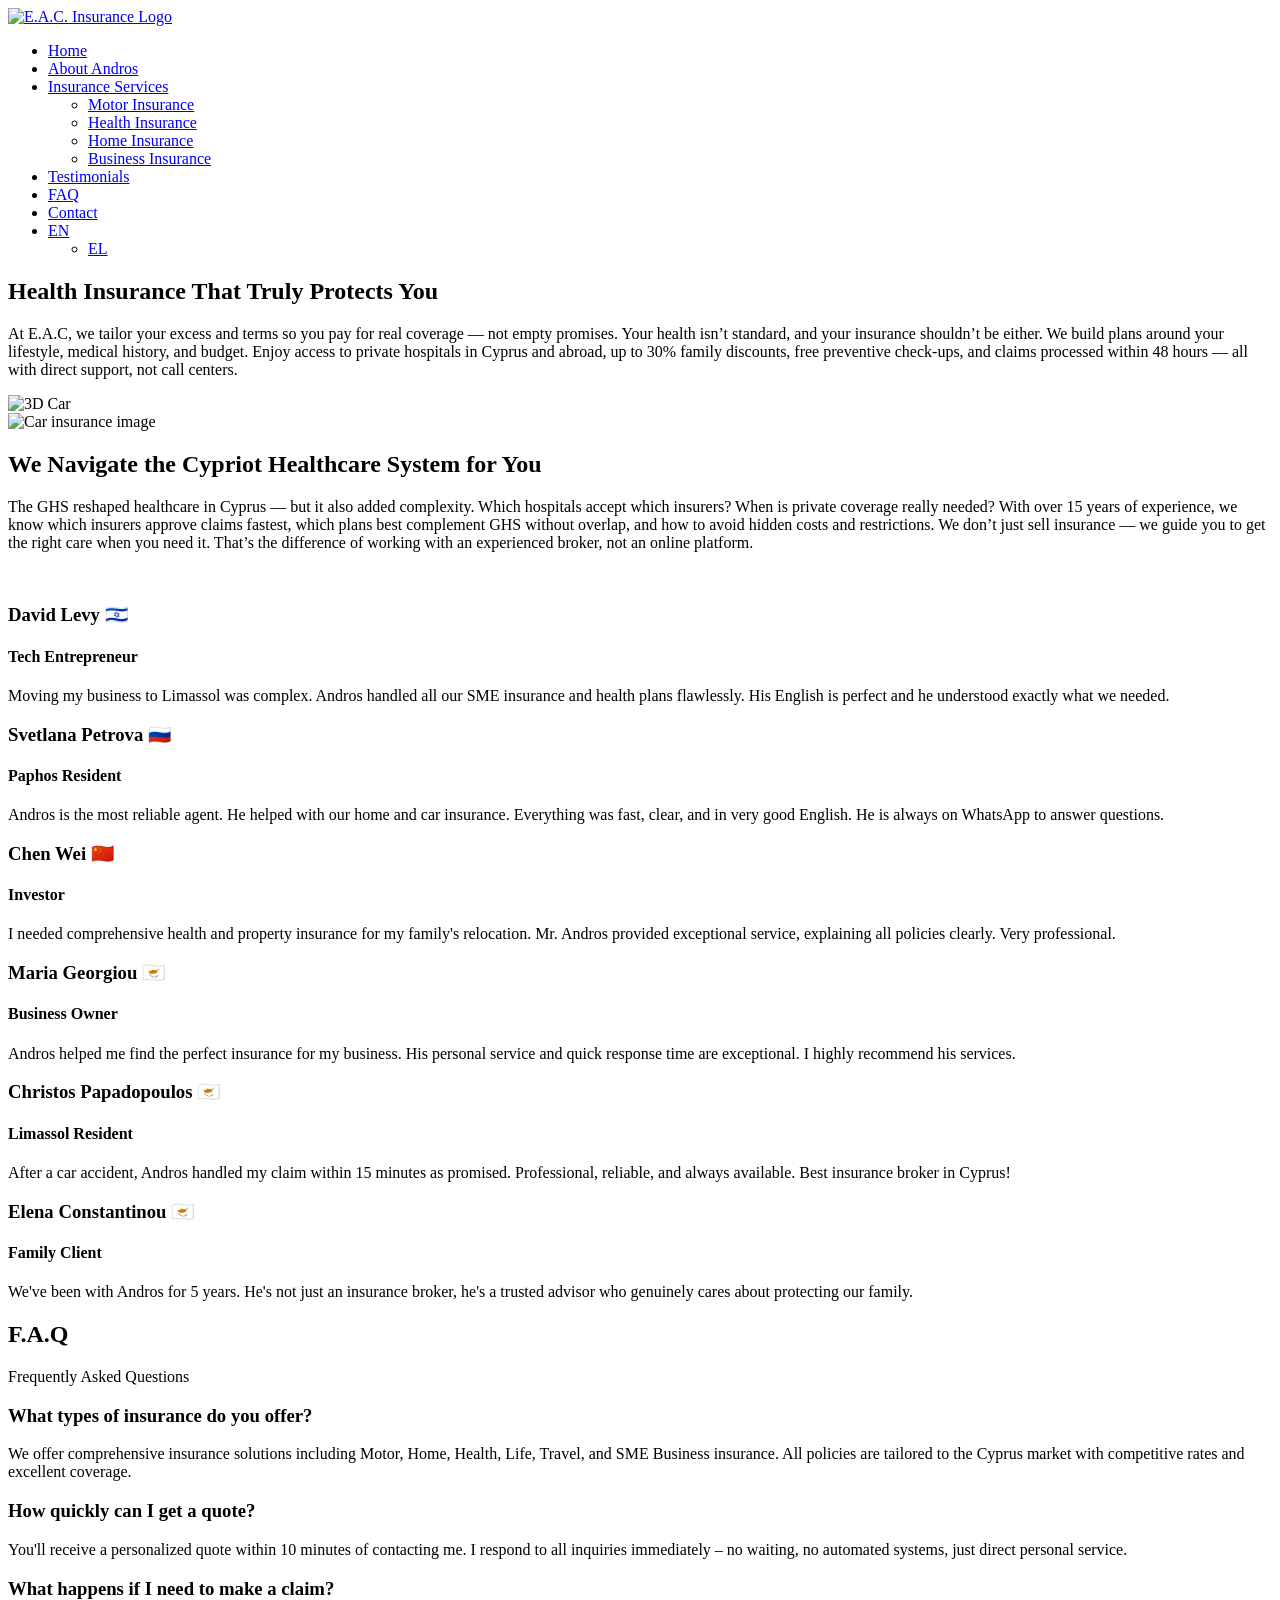
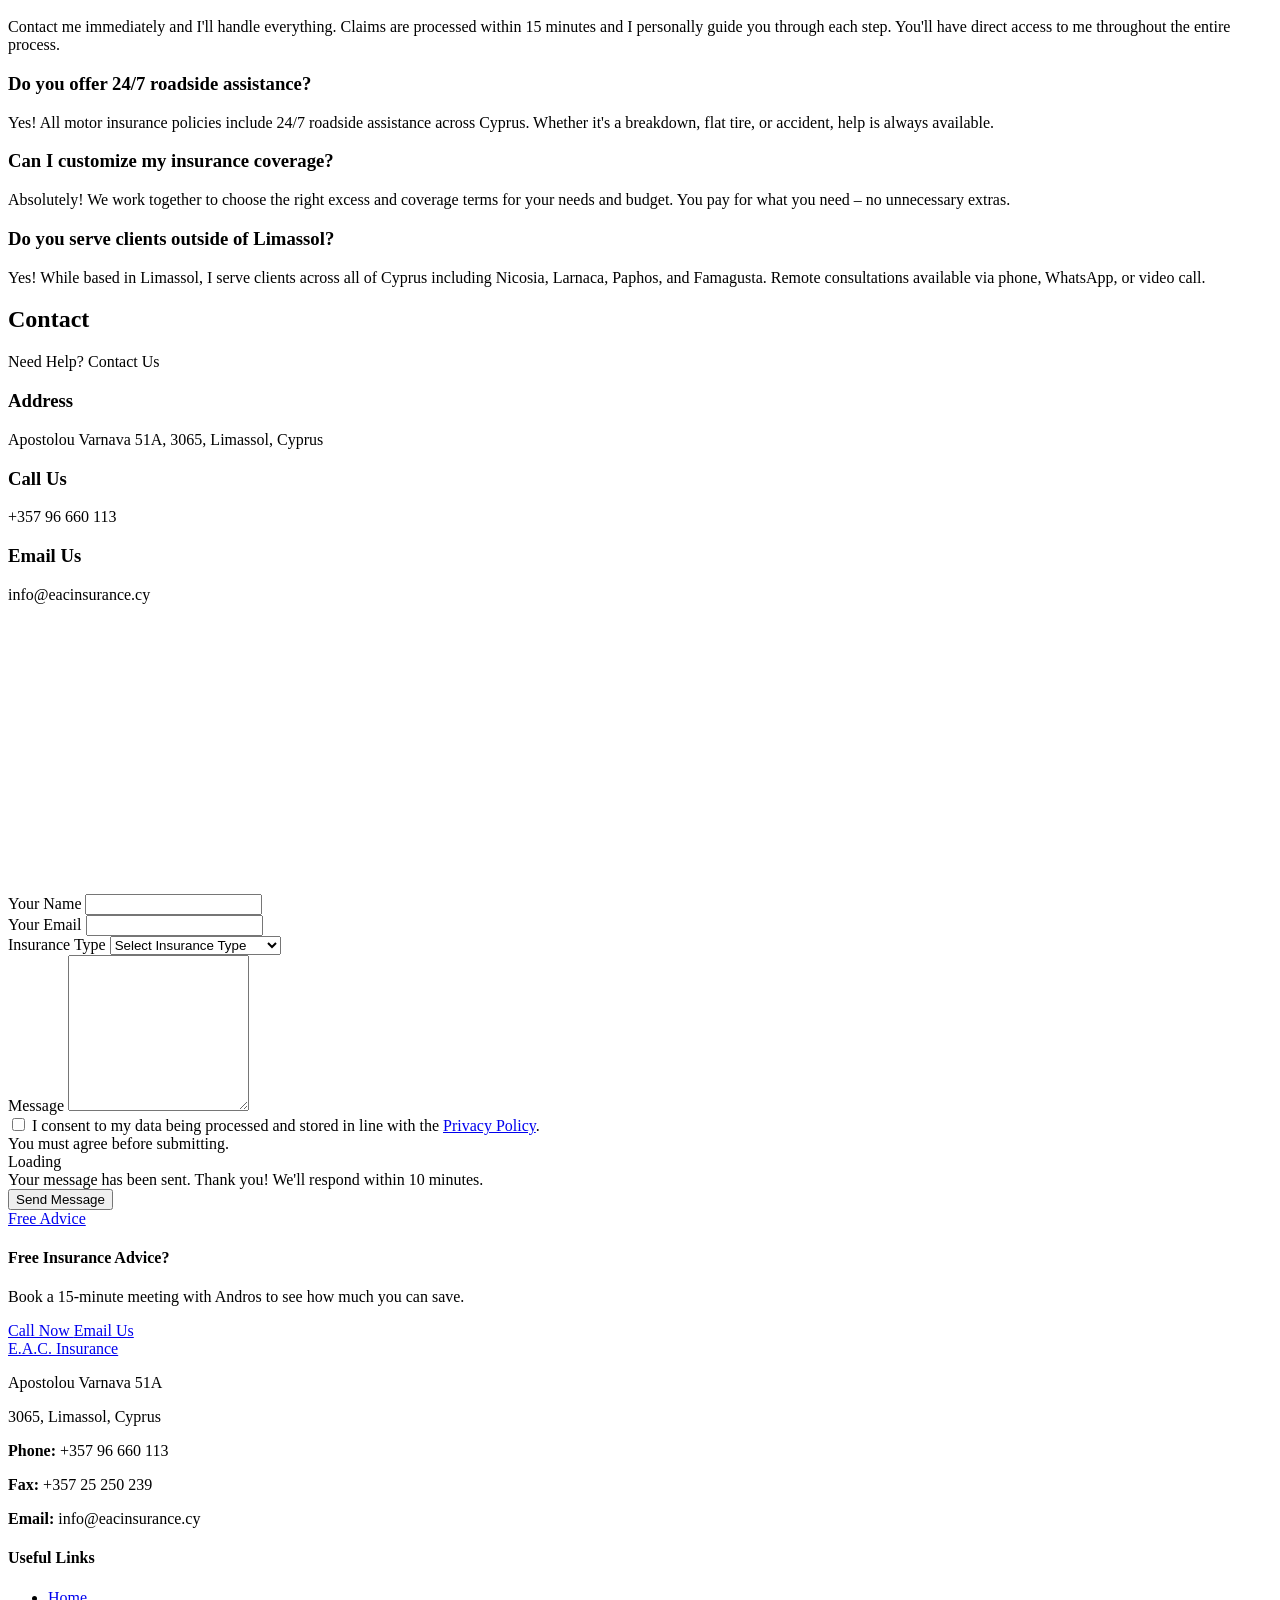
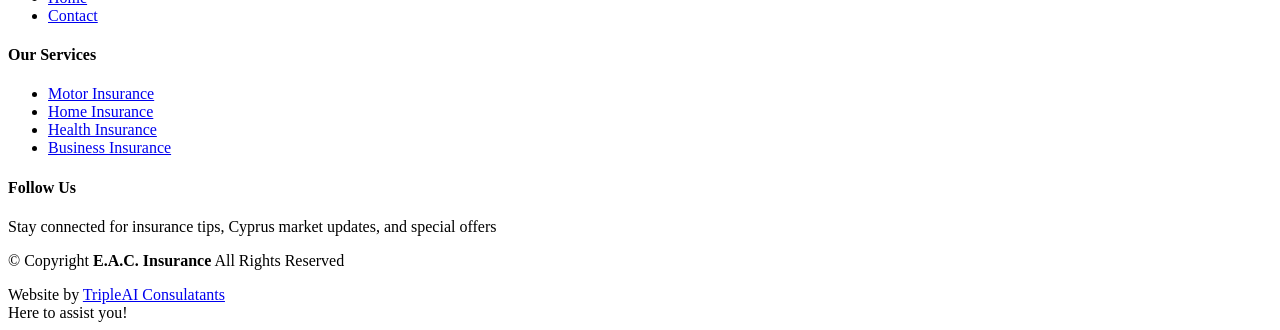
==== health.html @ 9376f17b "Add files via upload" ====
<!DOCTYPE html>
<html lang="en">

<head>
  <meta charset="utf-8">
  <meta content="width=device-width, initial-scale=1.0" name="viewport">
  <title>E.A.C. Insurance - Cyprus Insurance Broker | Andros Panayiotou</title>
  <meta content="Professional insurance services in Cyprus. Motor, Home, Health, SME insurance with personal service from Andros Panayiotou." name="description">
  <meta name="keywords" content="Cyprus insurance, motor insurance Cyprus, home insurance Cyprus, health insurance, business insurance, insurance broker Cyprus, Limassol insurance">

  <!-- Favicons -->
  <link href="assets/img/favicon.png" rel="icon">
  <link href="assets/img/apple-touch-icon.png" rel="apple-touch-icon">

  <!-- Fonts -->
  <link href="https://fonts.googleapis.com" rel="preconnect">
  <link href="https://fonts.gstatic.com" rel="preconnect" crossorigin>
  <link href="https://fonts.googleapis.com/css2?family=Roboto:ital,wght@0,100;0,300;0,400;0,500;0,700;0,900;1,100;1,300;1,400;1,500;1,700;1,900&family=Open+Sans:ital,wght@0,300;0,400;0,500;0,600;0,700;0,800;1,300;1,400;1,500;1,600;1,700;1,800&family=Montserrat:ital,wght@0,100;0,200;0,300;0,400;0,500;0,600;0,700;0,800;0,900;1,100;1,200;1,300;1,400;1,500;1,600;1,700;1,800;1,900&display=swap" rel="stylesheet">

  <!-- Vendor CSS Files -->
  <link href="assets/vendor/bootstrap/css/bootstrap.min.css" rel="stylesheet">
  <link href="assets/vendor/bootstrap-icons/bootstrap-icons.css" rel="stylesheet">
  <link href="assets/vendor/aos/aos.css" rel="stylesheet">
  <link href="assets/vendor/glightbox/css/glightbox.min.css" rel="stylesheet">
  <link href="assets/vendor/swiper/swiper-bundle.min.css" rel="stylesheet">

  <!-- Main CSS File -->
  <link href="assets/css/sub.css" rel="stylesheet">

  <!-- Logo CSS -->
  <style>
    .header .logo img {
      max-height: 100px; /* Adjust this value if needed */
    }
  </style>

  <!-- Font Awesome for icons -->
  <link rel="stylesheet" href="https://cdnjs.cloudflare.com/ajax/libs/font-awesome/6.4.0/css/all.min.css">

</head>

<body class="healt-page">

  <header id="header" class="header sticky-top">
    <div class="branding d-flex align-items-cente">

      <div class="container position-relative d-flex align-items-center justify-content-between">
        <a href="main.html#hero" class="logo d-flex align-items-center">
          <img src="assets/img/logo_gray.png" alt="E.A.C. Insurance Logo">
        </a>

        <nav id="navmenu" class="navmenu">
          <ul>
            <li><a href="main.html#hero">Home</a></li>
            <li><a href="main.html#about">About Andros</a></li>
            <li class="dropdown">
              <a href="#">
                <span>Insurance Services</span> 
                <i class="bi bi-chevron-down toggle-dropdown"></i>
              </a>
              <ul>
                  <li><a href="motor.html">Motor Insurance</a></li>
                  <li><a href="health.html">Health Insurance</a></li>
                  <li><a href="home.html">Home Insurance</a></li>
                  <li><a href="business.html">Business Insurance</a></li>
              </ul>
            </li>
            <li><a href="main.html#testimonials">Testimonials</a></li>
            <li><a href="main.html#faq">FAQ</a></li>
            <li><a href="main.html#contact">Contact</a></li>
            <li class="dropdown">
              <a href="#">
                <span>EN</span> 
                <i class="bi bi-chevron-down toggle-dropdown"></i>
              </a>
              <ul>
                  <li><a href="EL/main.html">EL</a></li>
              </ul>
            </li>
            </ul>

          <a href="#" id="darkModeToggle" class="header-mode-toggle">
            <i class="bi bi-moon-fill moon-icon"></i>
            <i class="bi bi-sun-fill sun-icon" style="display: none;"></i>
          </a>
          <i class="mobile-nav-toggle d-xl-none bi bi-list"></i>
        </nav>

      </div>

    </div>

  </header>

  <main class="main">


   <section class="hero-image-section">
  <div class="container">
    <div class="hero-content">
      <div class="hero-text">
        <h1>Health Insurance That Truly Protects You</h1>
       <p>
        At E.A.C, we tailor your excess and terms so you pay for real coverage — not empty promises.  
        Your health isn’t standard, and your insurance shouldn’t be either.  
        We build plans around your lifestyle, medical history, and budget.  
        Enjoy access to private hospitals in Cyprus and abroad, up to 30% family discounts, free preventive check-ups, and claims processed within 48 hours — all with direct support, not call centers.
    </p>
      </div>

      <div class="hero-image">
        <img src="assets/img/health_3d.png" alt="3D Car" />
      </div>
    </div>
  </div>
</section>

   <section class="content-image-section">
  <div class="container">
    <div class="hero-content">
       <div class="content-image">
        <img src="assets/img/health_insu.jpg" alt="Car insurance image" />
      </div>
      <div class="hero-text">
        <h2>We Navigate the Cypriot Healthcare System for You</h2>
        <p>
            The GHS reshaped healthcare in Cyprus — but it also added complexity. Which hospitals accept which insurers? When is private coverage really needed?  
            With over 15 years of experience, we know which insurers approve claims fastest, which plans best complement GHS without overlap, and how to avoid hidden costs and restrictions.  
            We don’t just sell insurance — we guide you to get the right care when you need it. That’s the difference of working with an experienced broker, not an online platform.
        </p>
      </div>

     
    </div>
  </div>
</section>


    
<section id="testimonials" class="testimonials section dark-background">

      <img src="assets/img/testimonials-bg.jpg" class="testimonials-bg" alt="">

      <div class="container" data-aos="fade-up" data-aos-delay="100">

        <div class="swiper init-swiper">
          <script type="application/json" class="swiper-config">
            {
              "loop": true,
              "speed": 600,
              "autoplay": {
                "delay": 5000
              },
              "slidesPerView": 1,
              "spaceBetween": 30,
              "navigation": {
                "nextEl": ".swiper-button-next",
                "prevEl": ".swiper-button-prev"
              },
              "breakpoints": {
                "768": {
                  "slidesPerView": 2
                },
                "992": {
                  "slidesPerView": 3
                }
              }
            }
          </script>
          <div class="swiper-wrapper">

            <div class="swiper-slide">
              <div class="testimonial-item">
                <h3>David Levy 🇮🇱</h3>
                <h4>Tech Entrepreneur</h4>
                <div class="stars">
                  <i class="bi bi-star-fill"></i><i class="bi bi-star-fill"></i><i class="bi bi-star-fill"></i><i class="bi bi-star-fill"></i><i class="bi bi-star-fill"></i>
                </div>
                <p>
                  <i class="bi bi-quote quote-icon-left"></i>
                  <span>Moving my business to Limassol was complex. Andros handled all our SME insurance and health plans flawlessly. His English is perfect and he understood exactly what we needed.</span>
                  <i class="bi bi-quote quote-icon-right"></i>
                </p>
              </div>
            </div><div class="swiper-slide">
              <div class="testimonial-item">
                <h3>Svetlana Petrova 🇷🇺</h3>
                <h4>Paphos Resident</h4>
                <div class="stars">
                  <i class="bi bi-star-fill"></i><i class="bi bi-star-fill"></i><i class="bi bi-star-fill"></i><i class="bi bi-star-fill"></i><i class="bi bi-star-fill"></i>
                </div>
                <p>
                  <i class="bi bi-quote quote-icon-left"></i>
                  <span>Andros is the most reliable agent. He helped with our home and car insurance. Everything was fast, clear, and in very good English. He is always on WhatsApp to answer questions.</span>
                  <i class="bi bi-quote quote-icon-right"></i>
                </p>
              </div>
            </div><div class="swiper-slide">
              <div class="testimonial-item">
                <h3>Chen Wei 🇨🇳</h3>
                <h4>Investor</h4>
                <div class="stars">
                  <i class="bi bi-star-fill"></i><i class="bi bi-star-fill"></i><i class="bi bi-star-fill"></i><i class="bi bi-star-fill"></i><i class="bi bi-star-fill"></i>
                </div>
                <p>
                  <i class="bi bi-quote quote-icon-left"></i>
                  <span>I needed comprehensive health and property insurance for my family's relocation. Mr. Andros provided exceptional service, explaining all policies clearly. Very professional.</span>
                  <i class="bi bi-quote quote-icon-right"></i>
                </p>
              </div>
            </div><div class="swiper-slide">
              <div class="testimonial-item">
                <h3>Maria Georgiou 🇨🇾</h3>
                <h4>Business Owner</h4>
                <div class="stars">
                  <i class="bi bi-star-fill"></i><i class="bi bi-star-fill"></i><i class="bi bi-star-fill"></i><i class="bi bi-star-fill"></i><i class="bi bi-star-fill"></i>
                </div>
                <p>
                  <i class="bi bi-quote quote-icon-left"></i>
                  <span>Andros helped me find the perfect insurance for my business. His personal service and quick response time are exceptional. I highly recommend his services.</span>
                  <i class="bi bi-quote quote-icon-right"></i>
                </p>
              </div>
            </div><div class="swiper-slide">
              <div class="testimonial-item">
                <h3>Christos Papadopoulos 🇨🇾</h3>
                <h4>Limassol Resident</h4>
                <div class="stars">
                  <i class="bi bi-star-fill"></i><i class="bi bi-star-fill"></i><i class="bi bi-star-fill"></i><i class="bi bi-star-fill"></i><i class="bi bi-star-fill"></i>
                </div>
                <p>
                  <i class="bi bi-quote quote-icon-left"></i>
                  <span>After a car accident, Andros handled my claim within 15 minutes as promised. Professional, reliable, and always available. Best insurance broker in Cyprus!</span>
                  <i class="bi bi-quote quote-icon-right"></i>
                </p>
              </div>
            </div><div class="swiper-slide">
              <div class="testimonial-item">
                <h3>Elena Constantinou 🇨🇾</h3>
                <h4>Family Client</h4>
                <div class="stars">
                  <i class="bi bi-star-fill"></i><i class="bi bi-star-fill"></i><i class="bi bi-star-fill"></i><i class="bi bi-star-fill"></i><i class="bi bi-star-fill"></i>
                </div>
                <p>
                  <i class="bi bi-quote quote-icon-left"></i>
                  <span>We've been with Andros for 5 years. He's not just an insurance broker, he's a trusted advisor who genuinely cares about protecting our family.</span>
                  <i class="bi bi-quote quote-icon-right"></i>
                </p>
              </div>
            </div></div>
          
          <div class="swiper-button-next"></div>
          <div class="swiper-button-prev"></div>

        </div>

      </div>

    </section>

    
    <!-- Faq Section -->
    <section id="faq" class="faq section light-background">

      <!-- Section Title -->
      <div class="container section-title" data-aos="fade-up">
        <h2>F.A.Q</h2>
        <p><span>Frequently Asked</span> <span class="description-title">Questions</span></p>
      </div><!-- End Section Title -->

      <div class="container">

        <div class="row justify-content-center">

          <div class="col-lg-10" data-aos="fade-up" data-aos-delay="100">

            <div class="faq-container">

              <div class="faq-item faq-active">
                <h3>What types of insurance do you offer?</h3>
                <div class="faq-content">
                  <p>We offer comprehensive insurance solutions including Motor, Home, Health, Life, Travel, and SME Business insurance. All policies are tailored to the Cyprus market with competitive rates and excellent coverage.</p>
                </div>
                <i class="faq-toggle bi bi-chevron-right"></i>
              </div><!-- End Faq item-->

              <div class="faq-item">
                <h3>How quickly can I get a quote?</h3>
                <div class="faq-content">
                  <p>You'll receive a personalized quote within 10 minutes of contacting me. I respond to all inquiries immediately – no waiting, no automated systems, just direct personal service.</p>
                </div>
                <i class="faq-toggle bi bi-chevron-right"></i>
              </div><!-- End Faq item-->

              <div class="faq-item">
                <h3>What happens if I need to make a claim?</h3>
                <div class="faq-content">
                  <p>Contact me immediately and I'll handle everything. Claims are processed within 15 minutes and I personally guide you through each step. You'll have direct access to me throughout the entire process.</p>
                </div>
                <i class="faq-toggle bi bi-chevron-right"></i>
              </div><!-- End Faq item-->

              <div class="faq-item">
                <h3>Do you offer 24/7 roadside assistance?</h3>
                <div class="faq-content">
                  <p>Yes! All motor insurance policies include 24/7 roadside assistance across Cyprus. Whether it's a breakdown, flat tire, or accident, help is always available.</p>
                </div>
                <i class="faq-toggle bi bi-chevron-right"></i>
              </div><!-- End Faq item-->

              <div class="faq-item">
                <h3>Can I customize my insurance coverage?</h3>
                <div class="faq-content">
                  <p>Absolutely! We work together to choose the right excess and coverage terms for your needs and budget. You pay for what you need – no unnecessary extras.</p>
                </div>
                <i class="faq-toggle bi bi-chevron-right"></i>
              </div><!-- End Faq item-->

              <div class="faq-item">
                <h3>Do you serve clients outside of Limassol?</h3>
                <div class="faq-content">
                  <p>Yes! While based in Limassol, I serve clients across all of Cyprus including Nicosia, Larnaca, Paphos, and Famagusta. Remote consultations available via phone, WhatsApp, or video call.</p>
                </div>
                <i class="faq-toggle bi bi-chevron-right"></i>
              </div><!-- End Faq item-->

            </div>

          </div><!-- End Faq Column-->

        </div>

      </div>

    </section><!-- /Faq Section -->

    <!-- Contact Section -->
    <section id="contact" class="contact section">

      <!-- Section Title -->
      <div class="container section-title" data-aos="fade-up">
        <h2>Contact</h2>
        <p><span>Need Help?</span> <span class="description-title">Contact Us</span></p>
      </div><!-- End Section Title -->

      <div class="container" data-aos="fade-up" data-aos-delay="100">

        <div class="row gy-4">

          <div class="col-lg-5">

            <div class="info-wrap">
              <div class="info-item d-flex" data-aos="fade-up" data-aos-delay="200">
                <i class="bi bi-geo-alt flex-shrink-0"></i>
                <div>
                  <h3>Address</h3>
                  <p>Apostolou Varnava 51A, 3065, Limassol, Cyprus</p>
                </div>
              </div><!-- End Info Item -->

              <div class="info-item d-flex" data-aos="fade-up" data-aos-delay="300">
                <i class="bi bi-telephone flex-shrink-0"></i>
                <div>
                  <h3>Call Us</h3>
                  <p>+357 96 660 113</p>
                </div>
              </div><!-- End Info Item -->

              <div class="info-item d-flex" data-aos="fade-up" data-aos-delay="400">
                <i class="bi bi-envelope flex-shrink-0"></i>
                <div>
                  <h3>Email Us</h3>
                  <p>info@eacinsurance.cy</p>
                </div>
              </div><!-- End Info Item -->

              <iframe src="https://www.google.com/maps/embed?pb=!1m18!1m12!1m3!1d3268.4847!2d33.0395!3d34.6851!2m3!1f0!2f0!3f0!3m2!1i1024!2i768!4f13.1!3m3!1m2!1s0x0%3A0x0!2zMzTCsDQxJzA2LjQiTiAzM8KwMDInMjIuMiJF!5e0!3m2!1sen!2scy!4v1234567890" frameborder="0" style="border:0; width: 100%; height: 270px;" allowfullscreen="" loading="lazy" referrerpolicy="no-referrer-when-downgrade"></iframe>
            </div>
          </div>

          <div class="col-lg-7">
            <form action="forms/contact.php" method="post" class="php-email-form" data-aos="fade-up" data-aos-delay="200">
              <div class="row gy-4">

                <div class="col-md-6">
                  <label for="name-field" class="pb-2">Your Name</label>
                  <input type="text" name="name" id="name-field" class="form-control" required="">
                </div>

                <div class="col-md-6">
                  <label for="email-field" class="pb-2">Your Email</label>
                  <input type="email" class="form-control" name="email" id="email-field" required="">
                </div>

                <div class="col-md-12">
                  <label for="subject-field" class="pb-2">Insurance Type</label>
                  <select class="form-control" name="subject" id="subject-field" required="">
                    <option value="">Select Insurance Type</option>
                    <option value="Motor Insurance">Motor Insurance</option>
                    <option value="Home Insurance">Home Insurance</option>
                    <option value="Health Insurance">Health Insurance</option>
                    <option value="Life Insurance">Life Insurance</option>
                    <option value="Business Insurance">Business/SME Insurance</option>
                    <option value="Travel Insurance">Travel Insurance</option>
                    <option value="Other">Other</option>
                  </select>
                </div>

                <div class="col-md-12">
                  <label for="message-field" class="pb-2">Message</label>
                  <textarea class="form-control" name="message" rows="10" id="message-field" required=""></textarea>
                </div>

                <div class="col-md-12">
                  <div class="form-check">
                    <input class="form-check-input" type="checkbox" value="1" id="gdpr-consent" name="gdpr-consent" required>
                    <label class="form-check-label" for="gdpr-consent">
                      I consent to my data being processed and stored in line with the <a href="privacy-policy.html" target="_blank">Privacy Policy</a>.
                    </label>
                    <div class="invalid-feedback">You must agree before submitting.</div>
                  </div>
                </div>
                <div class="col-md-12 text-center">
                  <div class="loading">Loading</div>
                  <div class="error-message"></div>
                  <div class="sent-message">Your message has been sent. Thank you! We'll respond within 10 minutes.</div>

                  <button type="submit">Send Message</button>
                </div>

              </div>
            </form>
          </div><!-- End Contact Form -->

        </div>

      </div>

    </section><!-- /Contact Section -->

  </main>
  <div id="side-popup-widget" class="side-popup-widget">

    <a href="#" class="popup-open-btn">
      <i class="bi bi-person-lines-fill"></i>
      <span>Free Advice</span>
    </a>

    <div class="popup-content">

      <a href="#" class="popup-close-btn"><i class="bi bi-x"></i></a>

      <h4>Free Insurance Advice?</h4>
      <p>Book a 15-minute meeting with Andros to see how much you can save.</p>
      
      <a href="tel:+35796660113" class="btn-popup-call">
        <i class="bi bi-telephone-fill"></i>
        Call Now
      </a>
      <a href="mailto:info@eacinsurance.cy" class="btn-popup-email">
        <i class="bi bi-envelope-fill"></i>
        Email Us
      </a>

    </div>
  </div><footer id="footer" class="footer">
  <footer id="footer" class="footer">

    <div class="container footer-top">
      <div class="row gy-4">
        <div class="col-lg-4 col-md-6 footer-about">
          <a href="index.html" class="d-flex align-items-center">
            <span class="sitename">E.A.C. Insurance</span>
          </a>
          <div class="footer-contact pt-3">
            <p>Apostolou Varnava 51A</p>
            <p>3065, Limassol, Cyprus</p>
            <p class="mt-3"><strong>Phone:</strong> <span>+357 96 660 113</span></p>
            <p><strong>Fax:</strong> <span>+357 25 250 239</span></p>
            <p><strong>Email:</strong> <span>info@eacinsurance.cy</span></p>
          </div>
        </div>

        <div class="col-lg-2 col-md-3 footer-links">
          <h4>Useful Links</h4>
          <ul>
            <li><i class="bi bi-chevron-right"></i> <a href="main.html">Home</a></li>
            <li><i class="bi bi-chevron-right"></i> <a href="#contact">Contact</a></li>
          </ul>
        </div>

        <div class="col-lg-2 col-md-3 footer-links">
          <h4>Our Services</h4>
          <ul>
            <li><i class="bi bi-chevron-right"></i> <a href="motor.html">Motor Insurance</a></li>
            <li><i class="bi bi-chevron-right"></i> <a href="home.html">Home Insurance</a></li>
            <li><i class="bi bi-chevron-right"></i> <a href="health.html">Health Insurance</a></li>
            <li><i class="bi bi-chevron-right"></i> <a href="business.html">Business Insurance</a></li>
          </ul>
        </div>


        <div class="col-lg-4 col-md-12">
          <h4>Follow Us</h4>
          <p>Stay connected for insurance tips, Cyprus market updates, and special offers</p>
          <div class="social-links d-flex">
            <a href="https://m.facebook.com/eacinsurance/" target="_blank"><i class="bi bi-facebook"></i></a>
            <a href="https://www.instagram.com/eac.insurances" target="_blank"><i class="bi bi-instagram"></i></a>
            <a href="https://www.linkedin.com/in/andros-panayiotou-a6392483" target="_blank"><i class="bi bi-linkedin"></i></a>
            <a href="https://wa.link/9dkwbb" target="_blank"><i class="bi bi-whatsapp"></i></a>
          </div>
        </div>

      </div>
    </div>

    <div class="container copyright text-center mt-4">
      <p>© <span>Copyright</span> <strong class="px-1 sitename">E.A.C. Insurance</strong> <span>All Rights Reserved</span></p>
      <div class="credits">
        Website by <a href="#">TripleAI Consulatants</a>
      </div>
    </div>

  </footer>

  <!-- Scroll Top -->
  <a href="#" id="scroll-top" class="scroll-top d-flex align-items-center justify-content-center"><i class="bi bi-arrow-up-short"></i></a>

  <!-- Preloader -->
  <div id="preloader">
    <div></div>
    <div></div>
    <div></div>
    <div></div>
  </div>

  <!-- Vendor JS Files -->
  <script src="assets/vendor/bootstrap/js/bootstrap.bundle.min.js"></script>
  <script src="assets/vendor/php-email-form/validate.js"></script>
  <script src="assets/vendor/aos/aos.js"></script>
  <script src="assets/vendor/glightbox/js/glightbox.min.js"></script>
  <script src="assets/vendor/waypoints/noframework.waypoints.js"></script>
  <script src="assets/vendor/purecounter/purecounter_vanilla.js"></script>
  <script src="assets/vendor/swiper/swiper-bundle.min.js"></script>
  <script src="assets/vendor/imagesloaded/imagesloaded.pkgd.min.js"></script>
  <script src="assets/vendor/isotope-layout/isotope.pkgd.min.js"></script>

  <!-- Main JS File -->
  <script src="assets/js/main.js"></script>

  <!-- Botpress Scripts -->
  <script src="https://cdn.botpress.cloud/webchat/v3.2/inject.js" defer></script>
  <script src="https://files.bpcontent.cloud/2025/08/31/06/20250831060030-72DVBA9B.js" defer></script>

  <!-- Service Cards Flip Animation -->
  <script>
    // Service Cards Flip Animation
    const cards = document.querySelectorAll('.service-card');

    const observer = new IntersectionObserver(entries => {
      entries.forEach(entry => {
        if (entry.isIntersecting) {
          entry.target.classList.add('visible');
          observer.unobserve(entry.target); // trigger once
        }
      });
    }, { threshold: 0.3 }); // flip when 30% visible

    cards.forEach(card => observer.observe(card));
  </script>

  <!-- Chat Bubble Script -->
  <script>
    let hasOpenedChat = false;

    const createChatBubble = () => {
      if (document.getElementById("custom-chat-bubble")) {
        return;
      }
      
      const bubble = document.createElement("div");
      bubble.id = "custom-chat-bubble";
      bubble.className = "custom-chat-bubble";
      bubble.innerText = "Here to assist you!";
      
      document.body.appendChild(bubble);

      bubble.addEventListener('click', () => {
        if (window.botpress) {
          window.botpress.open();
          hasOpenedChat = true;
        }
      });

      // Setup listeners when botpress is ready
      if (window.botpress && window.botpress.on) {
        window.botpress.on('webchat:opened', () => {
          bubble.style.display = 'none';
          hasOpenedChat = true;
        });
        window.botpress.on('webchat:closed', () => {
          // Don't show bubble again after first interaction
          if (!hasOpenedChat) {
            bubble.style.display = 'block';
          }
        });
      }
    };

    // Create bubble immediately on DOM load
    if (document.readyState === 'loading') {
      document.addEventListener('DOMContentLoaded', createChatBubble);
    } else {
      createChatBubble();
    }

    // Also setup when botpress is ready
    const setupBotListener = () => {
      if (window.botpress && window.botpress.on) {
        window.botpress.on('webchat:ready', () => {
          // Make sure bubble exists
          if (!document.getElementById("custom-chat-bubble")) {
            createChatBubble();
          }
        });
      } else {
        setTimeout(setupBotListener, 500);
      }
    };

    setupBotListener();
  </script>

  <!-- Popup Widget Script -->
  <script>
    document.addEventListener("DOMContentLoaded", () => {
      const popupWidget = document.getElementById("side-popup-widget");
      const closeBtn = popupWidget.querySelector(".popup-close-btn");
      const openBtn = popupWidget.querySelector(".popup-open-btn");

      setTimeout(() => {
        if (!popupWidget.classList.contains("popup-is-minimized")) {
          popupWidget.classList.add("popup-is-visible");
        }
      }, 5000);

      closeBtn.addEventListener("click", (e) => {
        e.preventDefault();
        popupWidget.classList.remove("popup-is-visible");
        popupWidget.classList.add("popup-is-minimized");
      });

      openBtn.addEventListener("click", (e) => {
        e.preventDefault();
        popupWidget.classList.remove("popup-is-minimized");
        popupWidget.classList.add("popup-is-visible");
      });
    });
  </script>

  <!-- Content Image Section Scroll Animation -->
<script>
  document.addEventListener("DOMContentLoaded", () => {
    const observerOptions = {
      threshold: 0.2,
      rootMargin: '0px 0px -100px 0px'
    };

    const observer = new IntersectionObserver((entries) => {
      entries.forEach(entry => {
        if (entry.isIntersecting) {
          entry.target.classList.add('aos-animate');
        }
      });
    }, observerOptions);

    // Observe image and text
    const contentImage = document.querySelector('.content-image-section .content-image');
    const contentText = document.querySelector('.content-image-section .hero-text');
    
    if (contentImage) observer.observe(contentImage);
    if (contentText) observer.observe(contentText);
  });
</script>
</body>
</html>
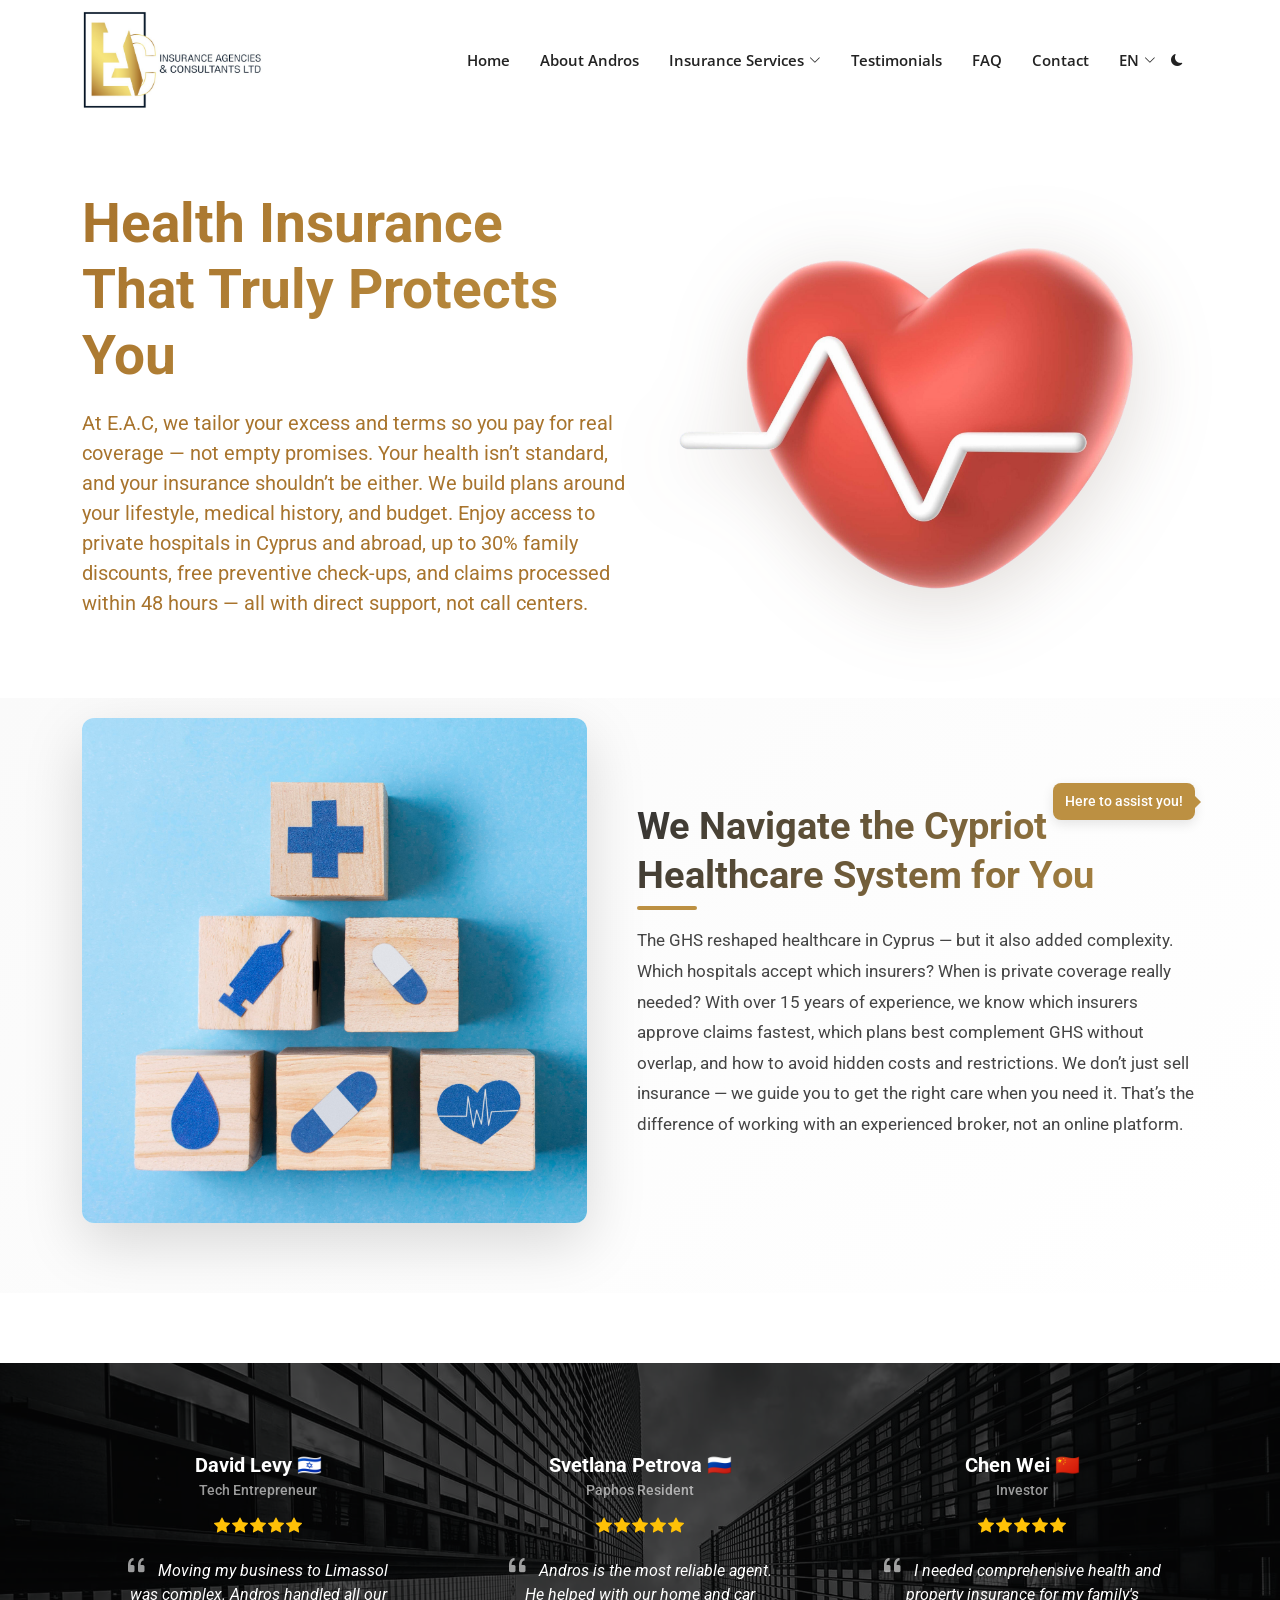
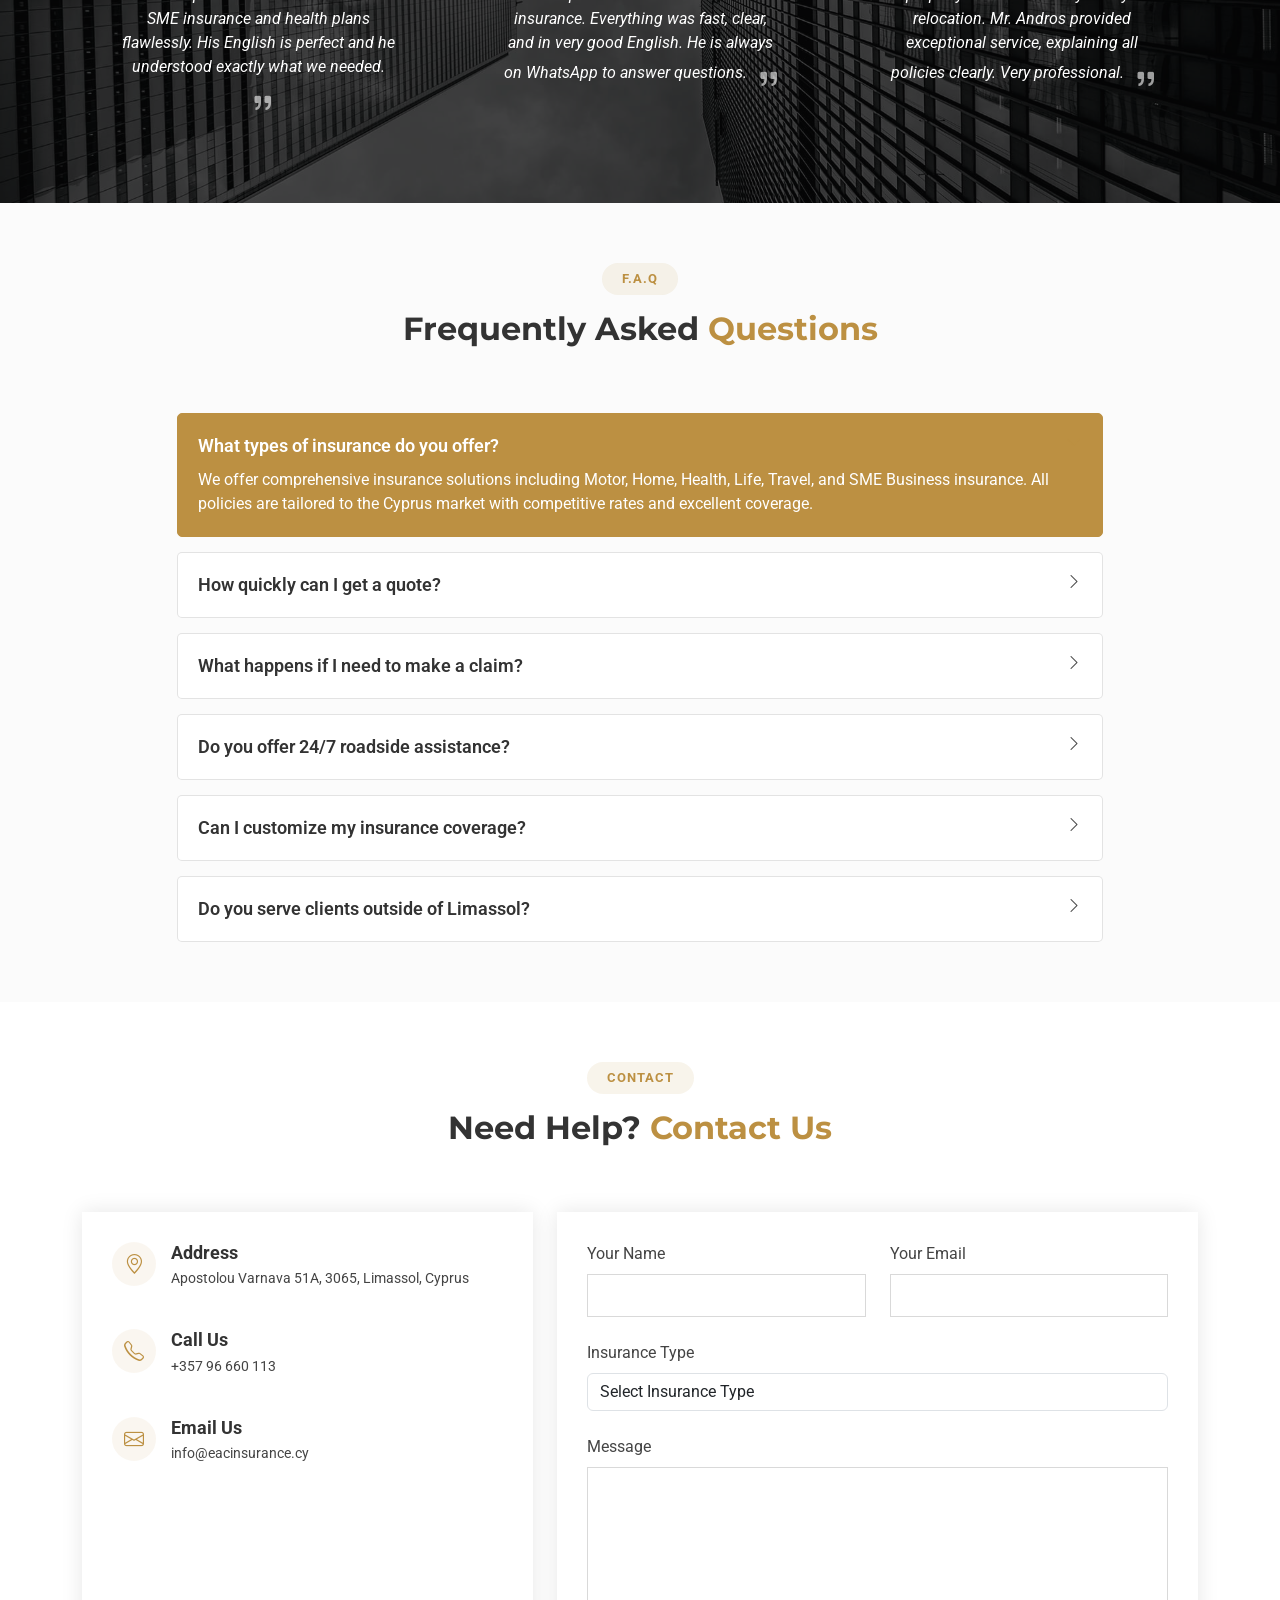
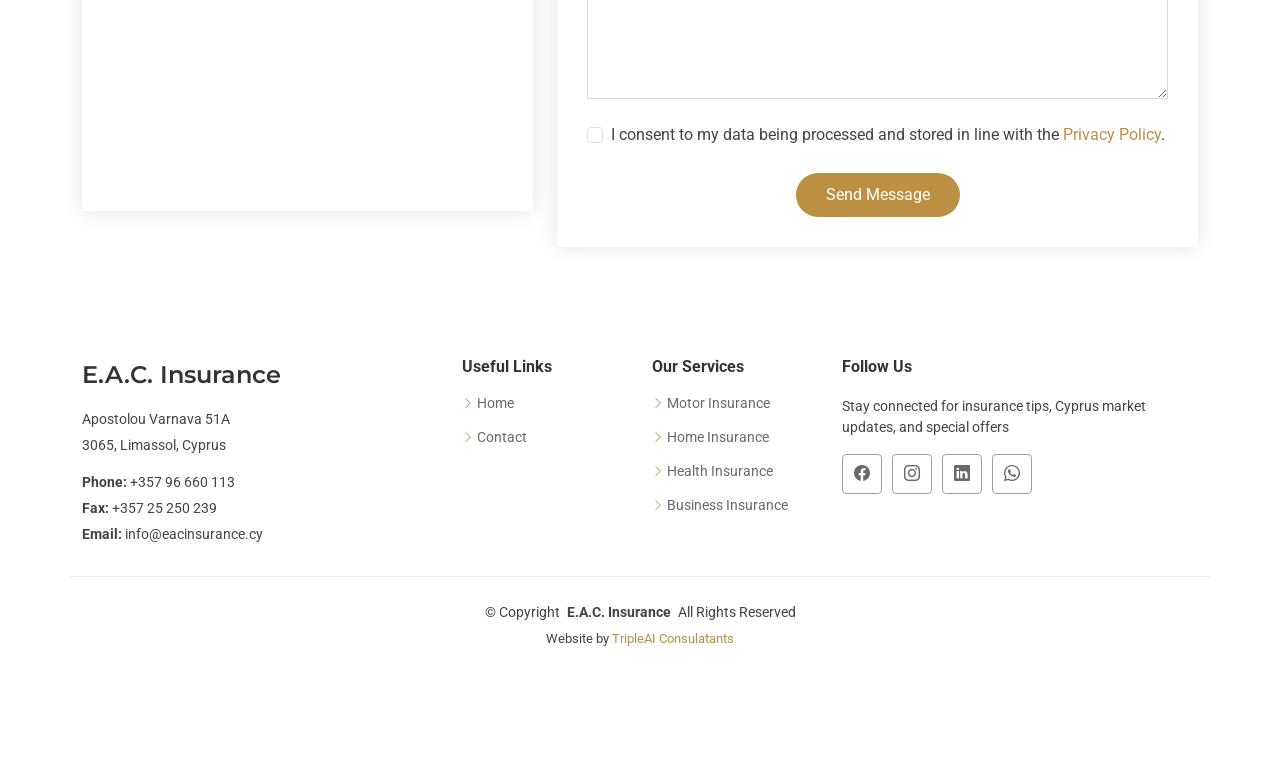
==== commit a673fec8: "Transitions etc" ====
--- a/health.html
+++ b/health.html
@@ -457,6 +457,10 @@
         <i class="bi bi-telephone-fill"></i>
         Call Now
       </a>
+      <a href="https://wa.me/35796660113" target="_blank" class="btn-popup-whatsapp">
+        <i class="bi bi-whatsapp"></i>
+        WhatsApp
+      </a>
       <a href="mailto:info@eacinsurance.cy" class="btn-popup-email">
         <i class="bi bi-envelope-fill"></i>
         Email Us
--- a/assets/css/sub.css
+++ b/assets/css/sub.css
@@ -0,0 +1,2989 @@
+/**
+* Template Name: BizLand
+* Template URL: https://bootstrapmade.com/bizland-bootstrap-business-template/
+* Updated: Dec 05 2024 with Bootstrap v5.3.3
+* Author: BootstrapMade.com
+* License: https://bootstrapmade.com/license/
+*/
+
+/*--------------------------------------------------------------
+# Page Transitions - Smooth Physical Movements
+# 3 Types: Zoom, Slide (like cards), Flip (like book pages)
+--------------------------------------------------------------*/
+
+/* Prevent scroll during transitions */
+html {
+  overflow-x: hidden;
+}
+
+body.transitioning-out,
+body.transitioning-in {
+  pointer-events: none;
+  overflow: hidden;
+}
+
+/* GPU acceleration for smooth animations */
+body.transitioning-out .main,
+body.transitioning-out .header,
+body.transitioning-in .main,
+body.transitioning-in .header {
+  will-change: transform, opacity;
+  backface-visibility: hidden;
+  -webkit-backface-visibility: hidden;
+}
+
+/*--------------------------------------------------------------
+# ZOOM Transition - Scale in/out with fade
+--------------------------------------------------------------*/
+body.transitioning-out[data-transition="zoom"] .main,
+body.transitioning-out[data-transition="zoom"] .header {
+  animation: zoomOut 0.35s cubic-bezier(0.4, 0, 1, 1) forwards;
+}
+
+@keyframes zoomOut {
+  0% { transform: scale(1); opacity: 1; }
+  100% { transform: scale(0.85); opacity: 0; }
+}
+
+body.transitioning-in[data-transition="zoom"] .main,
+body.transitioning-in[data-transition="zoom"] .header {
+  animation: zoomIn 0.4s cubic-bezier(0, 0, 0.2, 1) forwards;
+}
+
+@keyframes zoomIn {
+  0% { transform: scale(1.15); opacity: 0; }
+  100% { transform: scale(1); opacity: 1; }
+}
+
+/*--------------------------------------------------------------
+# SLIDE Transition - Like sliding cards left/right
+--------------------------------------------------------------*/
+body.transitioning-out[data-transition="slide"] .main,
+body.transitioning-out[data-transition="slide"] .header {
+  animation: slideOut 0.35s cubic-bezier(0.4, 0, 1, 1) forwards;
+}
+
+@keyframes slideOut {
+  0% { transform: translateX(0); opacity: 1; }
+  100% { transform: translateX(-100%); opacity: 1; }
+}
+
+body.transitioning-in[data-transition="slide"] .main,
+body.transitioning-in[data-transition="slide"] .header {
+  animation: slideIn 0.4s cubic-bezier(0, 0, 0.2, 1) forwards;
+}
+
+@keyframes slideIn {
+  0% { transform: translateX(100%); opacity: 1; }
+  100% { transform: translateX(0); opacity: 1; }
+}
+
+/*--------------------------------------------------------------
+# FLIP Transition - Like turning a book page
+--------------------------------------------------------------*/
+body.transitioning-out[data-transition="flip"] .main,
+body.transitioning-out[data-transition="flip"] .header {
+  animation: flipOut 0.4s cubic-bezier(0.4, 0, 1, 1) forwards;
+  transform-style: preserve-3d;
+  transform-origin: left center;
+}
+
+@keyframes flipOut {
+  0% { transform: perspective(2000px) rotateY(0deg); opacity: 1; }
+  100% { transform: perspective(2000px) rotateY(-90deg); opacity: 0; }
+}
+
+body.transitioning-in[data-transition="flip"] .main,
+body.transitioning-in[data-transition="flip"] .header {
+  animation: flipIn 0.45s cubic-bezier(0, 0, 0.2, 1) forwards;
+  transform-style: preserve-3d;
+  transform-origin: right center;
+}
+
+@keyframes flipIn {
+  0% { transform: perspective(2000px) rotateY(90deg); opacity: 0; }
+  100% { transform: perspective(2000px) rotateY(0deg); opacity: 1; }
+}
+
+/*--------------------------------------------------------------
+# Delay AOS animations during page transitions
+--------------------------------------------------------------*/
+body.aos-delay-init [data-aos] {
+  opacity: 0 !important;
+  transform: none !important;
+  transition: none !important;
+}
+
+/*--------------------------------------------------------------
+# Dark Mode Styles
+--------------------------------------------------------------*/
+
+/* Dark mode toggle - Add this class to <body> to activate dark mode */
+body.dark-mode {
+  --background-color: #0a1929;
+  --default-color: #e3e8ef;
+  --heading-color: #ffffff;
+  --surface-color: #152238;
+  --contrast-color: #ffffff;
+  
+  /* Nav colors for dark mode */
+  --nav-color: #e3e8ef;
+  --nav-hover-color: #BC9042;
+  --nav-mobile-background-color: #152238;
+  --nav-dropdown-background-color: #152238;
+  --nav-dropdown-color: #e3e8ef;
+  --nav-dropdown-hover-color: #BC9042;
+}
+
+/* Dark mode header with custom color */
+body.dark-mode .header {
+  background-color: #061729 !important;
+  border-bottom: 1px solid #1a2942;
+}
+
+body.dark-mode .header .topbar {
+  background-color: var(--accent-color) !important;
+}
+
+body.dark-mode .header .branding {
+  background-color: #061729 !important;
+}
+
+/* Make navigation background match header - FORCE NO BACKGROUND */
+body.dark-mode .navmenu {
+  background-color: transparent !important;
+  background: transparent !important;
+}
+
+body.dark-mode .navmenu > ul { /* <--- This is the fix */
+  background-color: transparent !important;
+  background: transparent !important;
+}
+
+body.dark-mode .navmenu li {
+  background-color: transparent !important;
+  background: transparent !important;
+}
+
+body.dark-mode .navmenu a,
+body.dark-mode .navmenu a:focus {
+  background-color: transparent !important;
+  background: transparent !important;
+}
+
+/* Dropdown menus can stay slightly different for contrast */
+body.dark-mode .navmenu .dropdown ul {
+  background-color: #152238 !important;
+  border: 1px solid #1a2942;
+}
+
+/* Logo switching in dark mode */
+body.dark-mode .header .logo img[src*="logo_gray.png"],
+body.dark-mode .header .logo img[src*="logo-gray.png"] {
+  content: url('assets/img/logo-dark.png');
+}
+
+/* Alternative method if the above doesn't work - add this class to your logo img */
+body.dark-mode .logo-light {
+  display: none;
+}
+
+body.dark-mode .logo-dark {
+  display: block;
+}
+
+body:not(.dark-mode) .logo-light {
+  display: block;
+}
+
+body:not(.dark-mode) .logo-dark {
+  display: none;
+}
+
+body.dark-mode .light-background {
+  --background-color: #152238;
+  --surface-color: #1a2942;
+}
+
+body.dark-mode .page-title {
+  --background-color: #152238;
+}
+
+body.dark-mode .footer {
+  background-color: #061729;
+  border-top: 1px solid #1a2942;
+}
+
+body.dark-mode .footer .footer-newsletter {
+  background-color: #0f1f33;
+}
+
+/* Featured services in dark mode */
+body.dark-mode .featured-services .service-item {
+  background-color: #152238;
+  box-shadow: 0px 0 25px rgba(6, 23, 41, 0.3);
+}
+
+/* Stats section in dark mode */
+body.dark-mode .stats .stats-item {
+  background-color: #0f1f33;
+}
+
+body.dark-mode .stats i {
+  border-color: #152238;
+}
+
+/* Forms in dark mode */
+body.dark-mode .contact .php-email-form,
+body.dark-mode .contact .info-wrap {
+  background-color: #152238;
+  box-shadow: 0px 0px 20px rgba(6, 23, 41, 0.3);
+}
+
+body.dark-mode .contact .php-email-form input[type=text],
+body.dark-mode .contact .php-email-form input[type=email],
+body.dark-mode .contact .php-email-form select,
+body.dark-mode .contact .php-email-form textarea {
+  background-color: #0f1f33;
+  color: #e3e8ef;
+  border-color: #1a2942;
+}
+
+body.dark-mode .contact .php-email-form input[type=text]::placeholder,
+body.dark-mode .contact .php-email-form input[type=email]::placeholder,
+body.dark-mode .contact .php-email-form textarea::placeholder {
+  color: #7a8a9e;
+}
+
+body.dark-mode .footer .footer-newsletter .newsletter-form {
+  background-color: #152238;
+  border-color: #1a2942;
+}
+
+body.dark-mode .footer .footer-newsletter .newsletter-form input[type=email] {
+  background-color: #152238;
+  color: #e3e8ef;
+}
+
+/* Side popup in dark mode */
+body.dark-mode .side-popup-widget .popup-content {
+  background: #152238;
+  border-color: #1a2942;
+  box-shadow: 0 5px 25px rgba(6, 23, 41, 0.4);
+}
+
+/* FAQ in dark mode */
+body.dark-mode .faq .faq-container .faq-item {
+  background-color: #152238;
+  border-color: #1a2942;
+}
+
+body.dark-mode .faq .faq-container .faq-active {
+  background-color: var(--accent-color);
+}
+
+/* Testimonials in dark mode */
+body.dark-mode .testimonials:before {
+  background: color-mix(in srgb, #061729, transparent 30%);
+}
+
+body.dark-mode .testimonials .testimonial-item .testimonial-img {
+  border-color: #1a2942;
+}
+
+body.dark-mode .testimonials .testimonial-item h3 {
+  color: #ffffff;
+}
+
+body.dark-mode .testimonials .testimonial-item h4 {
+  color: #b8c5d6;
+}
+
+body.dark-mode .testimonials .testimonial-item .quote-icon-left,
+body.dark-mode .testimonials .testimonial-item .quote-icon-right {
+  color: #7a8a9e;
+}
+
+/* Mobile nav in dark mode */
+body.dark-mode .mobile-nav-active .navmenu {
+  background: rgba(6, 23, 41, 0.95);
+}
+
+body.dark-mode .navmenu ul {
+  background-color: #152238;
+}
+
+/* Hero section in dark mode */
+body.dark-mode .hero:before {
+  background: color-mix(in srgb, #061729, transparent 30%);
+}
+
+body.dark-mode .hero h1,
+body.dark-mode .hero h1 span,
+body.dark-mode .hero p {
+  color: #ffffff;
+  text-shadow: 2px 2px 4px rgba(6, 23, 41, 0.5);
+}
+
+/* Hero Image Section in dark mode */
+body.dark-mode .hero-image-section {
+  background: linear-gradient(135deg, #061729 0%, #0a1929 100%);
+}
+
+body.dark-mode .hero-image-section .hero-text h1 {
+  color: #ffffff;
+  background: none;
+  -webkit-background-clip: initial;
+  -webkit-text-fill-color: #ffffff;
+  background-clip: initial;
+  text-shadow: 2px 2px 4px rgba(6, 23, 41, 0.5);
+}
+
+body.dark-mode .hero-image-section .hero-text p {
+  color: #b8c5d6;
+}
+
+body.dark-mode .hero-image-section .hero-image img {
+  filter: drop-shadow(0 15px 40px rgba(188, 144, 66, 0.3));
+}
+
+body.dark-mode .hero-image-section .hero-image img:hover {
+  filter: drop-shadow(0 25px 60px rgba(188, 144, 66, 0.5))
+          drop-shadow(0 0 20px rgba(188, 144, 66, 0.2));
+}
+
+/* Content Image Section in dark mode */
+body.dark-mode .content-image-section {
+  background: linear-gradient(135deg, #0a1929 0%, #061729 100%);
+}
+
+body.dark-mode .content-image-section .hero-text h2 {
+  background: linear-gradient(135deg, #ffffff 0%, #BC9042 100%);
+  -webkit-background-clip: text;
+  -webkit-text-fill-color: transparent;
+  background-clip: text;
+}
+
+body.dark-mode .content-image-section .hero-text h2::after {
+  background: var(--accent-color);
+}
+
+body.dark-mode .content-image-section .hero-text p {
+  color: #b8c5d6;
+}
+
+body.dark-mode .content-image-section .content-image img {
+  box-shadow: 0 20px 60px rgba(6, 23, 41, 0.5);
+}
+
+body.dark-mode .content-image-section .content-image img:hover {
+  box-shadow: 0 30px 80px rgba(188, 144, 66, 0.4);
+}
+
+/* Scroll top button in dark mode */
+body.dark-mode .scroll-top {
+  background-color: var(--accent-color);
+}
+
+/* Section titles in dark mode */
+body.dark-mode .section-title h2 {
+  background: color-mix(in srgb, var(--accent-color), #061729 90%);
+}
+
+/* Preloader in dark mode */
+body.dark-mode #preloader {
+  background-color: #061729;
+}
+
+/*--------------------------------------------------------------
+# Dark Mode Toggle in Navigation
+--------------------------------------------------------------*/
+
+/* Desktop dark mode toggle */
+@media (min-width: 1200px) {
+  .navmenu .dark-mode-nav-toggle {
+    padding: 18px 15px !important;
+    transition: all 0.3s ease;
+  }
+
+  .navmenu .dark-mode-nav-toggle i {
+    font-size: 18px;
+    transition: all 0.3s ease;
+  }
+
+  .navmenu .dark-mode-nav-toggle:hover i {
+    color: var(--accent-color);
+    transform: rotate(20deg);
+  }
+}
+
+/* Mobile dark mode toggle */
+@media (max-width: 1199px) {
+  .navmenu .dark-mode-nav-toggle {
+    display: flex;
+    align-items: center;
+    justify-content: space-between;
+    padding: 10px 20px !important;
+  }
+
+  .navmenu .dark-mode-nav-toggle i {
+    font-size: 20px;
+    width: 30px;
+    height: 30px;
+    display: flex;
+    align-items: center;
+    justify-content: center;
+    border-radius: 50%;
+    background-color: color-mix(in srgb, var(--accent-color), transparent 90%);
+    transition: all 0.3s ease;
+  }
+
+  .navmenu .dark-mode-nav-toggle:hover i {
+    background-color: var(--accent-color);
+    color: var(--contrast-color);
+  }
+}
+
+/* Hide moon icon and show sun icon in dark mode */
+body.dark-mode .navmenu .moon-icon {
+  display: none !important;
+}
+
+body.dark-mode .navmenu .sun-icon {
+  display: inline-block !important;
+}
+
+/* Show moon icon and hide sun icon in light mode */
+body:not(.dark-mode) .navmenu .moon-icon {
+  display: inline-block !important;
+}
+
+body:not(.dark-mode) .navmenu .sun-icon {
+  display: none !important;
+}
+
+/*--------------------------------------------------------------
+# Font & Color Variables
+# Help: https://bootstrapmade.com/color-system/
+--------------------------------------------------------------*/
+/* Fonts */
+:root {
+  --default-font: "Roboto",  system-ui, -apple-system, "Segoe UI", Roboto, "Helvetica Neue", Arial, "Noto Sans", "Liberation Sans", sans-serif, "Apple Color Emoji", "Segoe UI Emoji", "Segoe UI Symbol", "Noto Color Emoji";
+  --heading-font: "Montserrat",  sans-serif;
+  --nav-font: "Open Sans",  sans-serif;
+}
+
+:root { 
+  --background-color: #ffffff; /* Background color for the entire website, including individual sections */
+  --default-color: #444444; /* Default color used for the majority of the text content across the entire website */
+  --heading-color: #333333; /* Color for headings, subheadings and title throughout the website */
+  --accent-color: #BC9042;; /* Accent color that represents your brand on the website. It's used for buttons, links, and other elements that need to stand out */
+  --hero-color: #A8742D;; /* Hero color that's in the site's hero section */
+  --surface-color: #ffffff; /* The surface color is used as a background of boxed elements within sections, such as cards, icon boxes, or other elements that require a visual separation from the global background. */
+  --contrast-color: #ffffff; /* Contrast color for text, ensuring readability against backgrounds of accent, heading, or default colors. */
+}
+
+
+/* Nav Menu Colors - The following color variables are used specifically for the navigation menu. They are separate from the global colors to allow for more customization options */
+:root {
+  --nav-color: #222222;  /* The default color of the main navmenu links */
+  --nav-hover-color: #a2a2a2; /* Applied to main navmenu links when they are hovered over or active */
+  --nav-mobile-background-color: #ffffff; /* Used as the background color for mobile navigation menu */
+  --nav-dropdown-background-color: #ffffff; /* Used as the background color for dropdown items that appear when hovering over primary navigation items */
+  --nav-dropdown-color: #222222; /* Used for navigation links of the dropdown items in the navigation menu. */
+  --nav-dropdown-hover-color: #a2a2a2; /* Similar to --nav-hover-color, this color is applied to dropdown navigation links when they are hovered over. */
+}
+
+/* Color Presets - These classes override global colors when applied to any section or element, providing reuse of the sam color scheme. */
+
+.light-background {
+  --background-color: #fbfbfb;
+  --surface-color: #ffffff;
+}
+
+.dark-background {
+  --background-color: #060606;
+  --default-color: #ffffff;
+  --heading-color: #ffffff;
+  --surface-color: #252525;
+  --contrast-color: #ffffff;
+}
+
+/* Smooth scroll */
+:root {
+  scroll-behavior: smooth;
+}
+
+/*--------------------------------------------------------------
+# General Styling & Shared Classes
+--------------------------------------------------------------*/
+body {
+  color: var(--default-color);
+  background-color: var(--background-color);
+  font-family: var(--default-font);
+}
+
+a {
+  color: var(--accent-color);
+  text-decoration: none;
+  transition: 0.3s;
+}
+
+a:hover {
+  color: color-mix(in srgb, var(--accent-color), transparent 25%);
+  text-decoration: none;
+}
+
+h1,
+h2,
+h3,
+h4,
+h5,
+h6 {
+  color: var(--heading-color);
+  font-family: var(--contrast-font);
+}
+
+/* PHP Email Form Messages
+------------------------------*/
+.php-email-form .error-message {
+  display: none;
+  background: #df1529;
+  color: #ffffff;
+  text-align: left;
+  padding: 15px;
+  margin-bottom: 24px;
+  font-weight: 600;
+}
+
+.php-email-form .sent-message {
+  display: none;
+  color: #ffffff;
+  background: #059652;
+  text-align: center;
+  padding: 15px;
+  margin-bottom: 24px;
+  font-weight: 600;
+}
+
+.php-email-form .loading {
+  display: none;
+  background: var(--surface-color);
+  text-align: center;
+  padding: 15px;
+  margin-bottom: 24px;
+}
+
+.php-email-form .loading:before {
+  content: "";
+  display: inline-block;
+  border-radius: 50%;
+  width: 24px;
+  height: 24px;
+  margin: 0 10px -6px 0;
+  border: 3px solid var(--accent-color);
+  border-top-color: var(--surface-color);
+  animation: php-email-form-loading 1s linear infinite;
+}
+
+@keyframes php-email-form-loading {
+  0% {
+    transform: rotate(0deg);
+  }
+
+  100% {
+    transform: rotate(360deg);
+  }
+}
+
+/*--------------------------------------------------------------
+# Global Header
+--------------------------------------------------------------*/
+.header {
+  color: var(--default-color);
+  transition: all 0.5s;
+  z-index: 997;
+  background-color: var(--background-color);
+}
+
+.header .topbar {
+  background-color: var(--accent-color);
+  height: 40px;
+  padding: 0;
+  font-size: 14px;
+  transition: all 0.5s;
+}
+.header .topbar .contact-info i {
+  font-style: normal;
+  color: var(--contrast-color);
+}
+
+.header .topbar .contact-info i a,
+.header .topbar .contact-info i span {
+  padding-left: 5px;
+  color: var(--contrast-color);
+}
+
+@media (max-width: 575px) {
+
+  .header .topbar .contact-info i a,
+  .header .topbar .contact-info i span {
+    font-size: 13px;
+  }
+}
+
+.header .topbar .contact-info i a {
+  line-height: 0;
+  transition: 0.3s;
+}
+
+.header .topbar .contact-info i a:hover {
+  color: var(--contrast-color);
+  text-decoration: underline;
+}
+
+.header .topbar .social-links a {
+  color: color-mix(in srgb, var(--contrast-color), transparent 40%);
+  line-height: 0;
+  transition: 0.3s;
+  margin-left: 20px;
+}
+
+.header .topbar .social-links a:hover {
+  color: var(--contrast-color);
+}
+
+.header .branding {
+  background-color: var(--background-color);
+  min-height: 60px;
+  padding: 10px 0;
+}
+
+.header .logo {
+  line-height: 1;
+}
+
+.header .logo img {
+  max-height: 36px;
+  margin-right: 8px;
+}
+
+.header .logo h1 {
+  font-size: 30px;
+  margin: 0;
+  font-weight: 700;
+  color: var(--heading-color);
+}
+
+.scrolled .header {
+  box-shadow: 0px 0 18px rgba(0, 0, 0, 0.1);
+}
+
+.scrolled .header .topbar {
+  height: 0;
+  visibility: hidden;
+  overflow: hidden;
+}
+
+/*--------------------------------------------------------------
+# Navigation Menu
+--------------------------------------------------------------*/
+/* Navmenu - Desktop */
+@media (min-width: 1200px) {
+  .navmenu {
+    padding: 0;
+  }
+
+  .navmenu ul {
+    margin: 0;
+    padding: 0;
+    display: flex;
+    list-style: none;
+    align-items: center;
+  }
+
+  body.dark-mode .navmenu > ul {
+    background-color: transparent !important;
+  }
+
+  .navmenu li {
+    position: relative;
+  }
+
+  .navmenu a,
+  .navmenu a:focus {
+    color: var(--nav-color);
+    padding: 18px 15px;
+    font-size: 15px;
+    font-family: var(--nav-font);
+    font-weight: 600;
+    display: flex;
+    align-items: center;
+    justify-content: space-between;
+    white-space: nowrap;
+    transition: 0.3s;
+  }
+
+  .navmenu a i,
+  .navmenu a:focus i {
+    font-size: 12px;
+    line-height: 0;
+    margin-left: 5px;
+    transition: 0.3s;
+  }
+
+  .navmenu li:last-child a {
+    padding-right: 0;
+  }
+
+  .navmenu li:hover>a,
+  .navmenu .active,
+  .navmenu .active:focus {
+    color: var(--nav-hover-color);
+  }
+
+  .navmenu .dropdown ul {
+    margin: 0;
+    padding: 10px 0;
+    background: var(--nav-dropdown-background-color);
+    display: block;
+    position: absolute;
+    visibility: hidden;
+    left: 14px;
+    top: 130%;
+    opacity: 0;
+    transition: 0.3s;
+    border-radius: 6px;
+    z-index: 99;
+    box-shadow: 0px 0px 30px rgba(0, 0, 0, 0.1);
+  }
+
+  .navmenu .dropdown ul li {
+    min-width: 200px;
+  }
+
+  .navmenu .dropdown ul a {
+    padding: 10px 20px;
+    font-size: 15px;
+    text-transform: none;
+    color: var(--nav-dropdown-color);
+  }
+
+  .navmenu .dropdown ul a i {
+    font-size: 12px;
+  }
+
+  .navmenu .dropdown ul a:hover,
+  .navmenu .dropdown ul .active:hover,
+  .navmenu .dropdown ul li:hover>a {
+    color: var(--nav-dropdown-hover-color);
+  }
+
+  .navmenu .dropdown:hover>ul {
+    opacity: 1;
+    top: 100%;
+    visibility: visible;
+  }
+
+  .navmenu .dropdown .dropdown ul {
+    top: 0;
+    left: -90%;
+    visibility: hidden;
+  }
+
+  .navmenu .dropdown .dropdown:hover>ul {
+    opacity: 1;
+    top: 0;
+    left: -100%;
+    visibility: visible;
+  }
+}
+
+/* Custom dropdown enhancements */
+.navmenu .dropdown ul {
+  border-radius: 8px;
+  box-shadow: 0 8px 25px rgba(0, 0, 0, 0.1);
+  transition: all 0.3s ease;
+}
+
+.navmenu .dropdown ul li a {
+  font-weight: 500;
+  letter-spacing: 0.3px;
+  transition: color 0.2s ease, background-color 0.2s ease;
+}
+
+.navmenu .dropdown ul li a:hover {
+  background-color: color-mix(in srgb, var(--accent-color), transparent 90%);
+  color: var(--accent-color);
+  border-radius: 4px;
+}
+
+
+/* Navmenu - Mobile */
+@media (max-width: 1199px) {
+  .mobile-nav-toggle {
+    color: var(--nav-color);
+    font-size: 28px;
+    line-height: 0;
+    margin-right: 10px;
+    cursor: pointer;
+    transition: color 0.3s;
+  }
+
+  .navmenu {
+    padding: 0;
+    z-index: 9997;
+  }
+
+  .navmenu ul {
+    display: none;
+    list-style: none;
+    position: absolute;
+    inset: 60px 20px auto 20px;
+    padding: 10px 0;
+    margin: 0;
+    border-radius: 6px;
+    background-color: var(--nav-mobile-background-color);
+    overflow-y: auto;
+    max-height: calc(100vh - 80px);
+    transition: 0.3s;
+    z-index: 9998;
+    box-shadow: 0px 0px 30px rgba(0, 0, 0, 0.1);
+  }
+
+  .navmenu a,
+  .navmenu a:focus {
+    color: var(--nav-dropdown-color);
+    padding: 10px 20px;
+    font-family: var(--nav-font);
+    font-size: 17px;
+    font-weight: 500;
+    display: flex;
+    align-items: center;
+    justify-content: space-between;
+    white-space: nowrap;
+    transition: 0.3s;
+  }
+
+  .navmenu a i,
+  .navmenu a:focus i {
+    font-size: 12px;
+    line-height: 0;
+    margin-left: 5px;
+    width: 30px;
+    height: 30px;
+    display: flex;
+    align-items: center;
+    justify-content: center;
+    border-radius: 50%;
+    transition: 0.3s;
+    background-color: color-mix(in srgb, var(--accent-color), transparent 90%);
+  }
+
+  .navmenu a i:hover,
+  .navmenu a:focus i:hover {
+    background-color: var(--accent-color);
+    color: var(--contrast-color);
+  }
+
+  .navmenu a:hover,
+  .navmenu .active,
+  .navmenu .active:focus {
+    color: var(--nav-dropdown-hover-color);
+  }
+
+  .navmenu .active i,
+  .navmenu .active:focus i {
+    background-color: var(--accent-color);
+    color: var(--contrast-color);
+    transform: rotate(180deg);
+  }
+
+  .navmenu .dropdown ul {
+    position: static;
+    display: none;
+    z-index: 99;
+    padding: 0;
+    margin: 0 20px;
+    background-color: var(--nav-dropdown-background-color);
+    border: 1px solid color-mix(in srgb, var(--default-color), transparent 90%);
+    box-shadow: none;
+    transition: all 0.5s ease-in-out;
+    max-height: 0;
+    overflow: hidden;
+  }
+
+  .navmenu .dropdown ul ul {
+    background-color: rgba(33, 37, 41, 0.1);
+  }
+
+  .navmenu .dropdown ul.dropdown-active {
+    display: block;
+    max-height: 500px;
+    padding: 10px 0;
+    margin: 10px 20px;
+    background-color: rgba(33, 37, 41, 0.03);
+  }
+
+  .mobile-nav-active {
+    overflow: hidden;
+  }
+
+  .mobile-nav-active .mobile-nav-toggle {
+    color: #fff;
+    position: absolute;
+    font-size: 32px;
+    top: 15px;
+    right: 15px;
+    margin-right: 0;
+    z-index: 9999;
+  }
+
+  .mobile-nav-active .navmenu {
+    position: fixed;
+    overflow: hidden;
+    inset: 0;
+    background: rgba(33, 37, 41, 0.8);
+    transition: 0.3s;
+  }
+
+  .mobile-nav-active .navmenu>ul {
+    display: block;
+  }
+}
+
+
+
+/*--------------------------------------------------------------
+# Global Footer
+--------------------------------------------------------------*/
+.footer {
+  color: var(--default-color);
+  background-color: var(--background-color);
+  font-size: 14px;
+  padding-bottom: 50px;
+  position: relative;
+}
+
+.footer .footer-newsletter {
+  background-color: color-mix(in srgb, var(--accent-color), transparent 96%);
+  padding: 50px 0;
+}
+
+.footer .footer-newsletter h4 {
+  font-size: 24px;
+}
+
+.footer .footer-newsletter .newsletter-form {
+  margin-top: 30px;
+  margin-bottom: 15px;
+  padding: 6px 8px;
+  position: relative;
+  background-color: var(--surface-color);
+  border: 1px solid color-mix(in srgb, var(--accent-color), transparent 80%);
+  box-shadow: 0px 2px 25px rgba(0, 0, 0, 0.1);
+  display: flex;
+  transition: 0.3s;
+  border-radius: 4px;
+}
+
+.footer .footer-newsletter .newsletter-form:focus-within {
+  border-color: var(--accent-color);
+}
+
+.footer .footer-newsletter .newsletter-form input[type=email] {
+  border: 0;
+  padding: 4px;
+  width: 100%;
+  background-color: var(--surface-color);
+  color: var(--default-color);
+}
+
+.footer .footer-newsletter .newsletter-form input[type=email]:focus-visible {
+  outline: none;
+}
+
+.footer .footer-newsletter .newsletter-form input[type=submit] {
+  border: 0;
+  font-size: 16px;
+  padding: 0 20px;
+  margin: -7px -8px -7px 0;
+  background: var(--accent-color);
+  color: var(--contrast-color);
+  transition: 0.3s;
+  border-radius: 0 4px 4px 0;
+}
+
+.footer .footer-newsletter .newsletter-form input[type=submit]:hover {
+  background: color-mix(in srgb, var(--accent-color), transparent 20%);
+}
+
+.footer .footer-top {
+  padding-top: 50px;
+}
+
+.footer .social-links a {
+  display: flex;
+  align-items: center;
+  justify-content: center;
+  width: 40px;
+  height: 40px;
+  border-radius: 4px;
+  border: 1px solid color-mix(in srgb, var(--default-color), transparent 50%);
+  font-size: 16px;
+  color: color-mix(in srgb, var(--default-color), transparent 20%);
+  margin-right: 10px;
+  transition: 0.3s;
+}
+
+.footer .social-links a:hover {
+  color: var(--accent-color);
+  border-color: var(--accent-color);
+}
+
+.footer h4 {
+  font-size: 16px;
+  font-weight: bold;
+  position: relative;
+  padding-bottom: 12px;
+}
+
+.footer .footer-links {
+  margin-bottom: 30px;
+}
+
+.footer .footer-links ul {
+  list-style: none;
+  padding: 0;
+  margin: 0;
+}
+
+.footer .footer-links ul i {
+  margin-right: 3px;
+  font-size: 12px;
+  line-height: 0;
+  color: var(--accent-color);
+}
+
+.footer .footer-links ul li {
+  padding: 10px 0;
+  display: flex;
+  align-items: center;
+}
+
+.footer .footer-links ul li:first-child {
+  padding-top: 0;
+}
+
+.footer .footer-links ul a {
+  display: inline-block;
+  color: color-mix(in srgb, var(--default-color), transparent 20%);
+  line-height: 1;
+}
+
+.footer .footer-links ul a:hover {
+  color: var(--accent-color);
+}
+
+.footer .footer-about a {
+  color: var(--heading-color);
+  font-size: 24px;
+  font-weight: 600;
+  font-family: var(--heading-font);
+}
+
+.footer .footer-contact p {
+  margin-bottom: 5px;
+}
+
+.footer .copyright {
+  padding-top: 25px;
+  padding-bottom: 25px;
+  border-top: 1px solid color-mix(in srgb, var(--default-color), transparent 90%);
+}
+
+.footer .copyright p {
+  margin-bottom: 0;
+}
+
+.footer .credits {
+  margin-top: 6px;
+  font-size: 13px;
+}
+
+/*--------------------------------------------------------------
+# Preloader
+--------------------------------------------------------------*/
+/*
+ * Hide the Default Preloader
+ * --------------------------------------------------
+ */
+#preloader {
+  display: none !important;
+}
+
+#preloader div {
+  width: 13px;
+  height: 13px;
+  background-color: var(--accent-color);
+  border-radius: 50%;
+  animation-timing-function: cubic-bezier(0, 1, 1, 0);
+  position: absolute;
+  left: 50%;
+}
+
+#preloader div:nth-child(1) {
+  left: calc(50% + 8px);
+  animation: animate-preloader-1 0.6s infinite;
+}
+
+#preloader div:nth-child(2) {
+  left: calc(50% + 8px);
+  animation: animate-preloader-2 0.6s infinite;
+}
+
+#preloader div:nth-child(3) {
+  left: calc(50% + 32px);
+  animation: animate-preloader-2 0.6s infinite;
+}
+
+#preloader div:nth-child(4) {
+  left: calc(50% + 56px);
+  animation: animate-preloader-3 0.6s infinite;
+}
+
+@keyframes animate-preloader-1 {
+  0% {
+    transform: scale(0);
+  }
+
+  100% {
+    transform: scale(1);
+  }
+}
+
+@keyframes animate-preloader-3 {
+  0% {
+    transform: scale(1);
+  }
+
+  100% {
+    transform: scale(0);
+  }
+}
+
+@keyframes animate-preloader-2 {
+  0% {
+    transform: translate(0, 0);
+  }
+
+  100% {
+    transform: translate(24px, 0);
+  }
+}
+
+/*--------------------------------------------------------------
+# Scroll Top Button
+--------------------------------------------------------------*/
+.scroll-top {
+  position: fixed;
+  visibility: hidden;
+  opacity: 0;
+  right: 15px;
+  bottom: 15px;
+  z-index: 9000;
+  background-color: var(--accent-color);
+  width: 40px;
+  height: 40px;
+  border-radius: 4px;
+  transition: all 0.4s;
+}
+
+.scroll-top i {
+  font-size: 24px;
+  color: var(--contrast-color);
+  line-height: 0;
+}
+
+.scroll-top:hover {
+  background-color: color-mix(in srgb, var(--accent-color), transparent 20%);
+  color: var(--contrast-color);
+}
+
+.scroll-top.active {
+  visibility: visible;
+  opacity: 1;
+}
+
+/*--------------------------------------------------------------
+# Disable aos animation delay on mobile devices
+--------------------------------------------------------------*/
+@media screen and (max-width: 768px) {
+  [data-aos-delay] {
+    transition-delay: 0 !important;
+  }
+}
+
+/*--------------------------------------------------------------
+# Global Page Titles & Breadcrumbs
+--------------------------------------------------------------*/
+.page-title {
+  --background-color: color-mix(in srgb, var(--default-color), transparent 96%);
+  color: var(--default-color);
+  background-color: var(--background-color);
+  padding: 25px 0;
+  position: relative;
+}
+
+.page-title h1 {
+  font-size: 24px;
+  font-weight: 600;
+}
+
+.page-title .breadcrumbs ol {
+  display: flex;
+  flex-wrap: wrap;
+  list-style: none;
+  padding: 0;
+  margin: 0;
+  font-size: 14px;
+  font-weight: 400;
+}
+
+.page-title .breadcrumbs ol li+li {
+  padding-left: 10px;
+}
+
+.page-title .breadcrumbs ol li+li::before {
+  content: "/";
+  display: inline-block;
+  padding-right: 10px;
+  color: color-mix(in srgb, var(--default-color), transparent 70%);
+}
+
+/*--------------------------------------------------------------
+# Global Sections
+--------------------------------------------------------------*/
+section,
+.section {
+  color: var(--default-color);
+  background-color: var(--background-color);
+  padding: 60px 0;
+  scroll-margin-top: 78px;
+  overflow: clip;
+}
+
+@media (max-width: 1199px) {
+
+  section,
+  .section {
+    scroll-margin-top: 60px;
+  }
+}
+
+/*--------------------------------------------------------------
+# Global Section Titles
+--------------------------------------------------------------*/
+.section-title {
+  text-align: center;
+  padding-bottom: 60px;
+  position: relative;
+}
+
+.section-title h2 {
+  font-size: 13px;
+  letter-spacing: 1px;
+  font-weight: 700;
+  padding: 8px 20px;
+  margin: 0;
+  background: color-mix(in srgb, var(--accent-color), transparent 90%);
+  color: var(--accent-color);
+  display: inline-block;
+  text-transform: uppercase;
+  border-radius: 50px;
+  font-family: var(--default-font);
+}
+
+.section-title p {
+  color: var(--heading-color);
+  margin: 10px 0 0 0;
+  font-size: 32px;
+  font-weight: 700;
+  font-family: var(--heading-font);
+}
+
+.section-title p .description-title {
+  color: var(--accent-color);
+}
+
+/*--------------------------------------------------------------
+# Hero Section
+--------------------------------------------------------------*/
+/* === Hero Section (Image + Text) === */
+.hero-image-section {
+  width: 100%;
+  min-height: 55vh;
+  display: flex;
+  align-items: center;
+  background: transparent;
+  padding: 20px 0 50px 0;
+  position: relative;
+  overflow: hidden;
+  margin-top: 50px;
+}
+
+/* layout for text + image side by side */
+.hero-image-section .hero-content {
+  display: flex;
+  align-items: center;
+  justify-content: space-between;
+  gap: 30px;
+  flex-wrap: wrap;
+}
+
+.hero-image-section .hero-text {
+  flex: 1 1 45%;
+  z-index: 2;
+  opacity: 0;
+  transform: translateX(-80px) rotateY(-15deg);
+  animation: slideInLeftJuicy 1.2s cubic-bezier(0.16, 1, 0.3, 1) 0.1s forwards;
+}
+
+.hero-image-section .hero-text h1 {
+  color: var(--hero-color, #111);
+  font-size: 55px;
+  font-weight: 700;
+  line-height: 1.2;
+  margin-bottom: 20px;
+  background: linear-gradient(135deg, var(--hero-color, #111) 0%, var(--accent-color) 60%, #8B6F47 100%);
+  -webkit-background-clip: text;
+  -webkit-text-fill-color: transparent;
+  background-clip: text;
+  background-size: 200% auto;
+  animation: slideInLeftJuicy 1.2s cubic-bezier(0.16, 1, 0.3, 1) 0.1s forwards,
+             gradientShift 4s ease infinite 1.5s;
+}
+
+.hero-image-section .hero-text p {
+  color: var(--hero-color, #333);
+  font-size: 20px;
+  font-weight: 400;
+  margin-bottom: 30px;
+  opacity: 0;
+  transform: translateY(20px);
+  animation: fadeInUp 1s ease-out 0.5s forwards;
+}
+
+.hero-image-section .hero-image {
+  flex: 1 1 45%;
+  text-align: right;
+  margin: 0;
+  padding: 0;
+  opacity: 0;
+  transform: translateX(100px) scale(0.9) rotateY(15deg);
+  animation: slideInRightJuicy 1.4s cubic-bezier(0.16, 1, 0.3, 1) 0.3s forwards;
+  perspective: 1000px;
+}
+
+.hero-image-section .hero-image img {
+  width: 100%;
+  max-width: 600px;
+  background: transparent !important;
+  border: none;
+  border-radius: 0;
+  box-shadow: none;
+  object-fit: contain;
+  mix-blend-mode: multiply;
+  transform: scale(1) rotateZ(0deg);
+  transition: all 0.8s cubic-bezier(0.34, 1.56, 0.64, 1);
+  filter: drop-shadow(0 15px 40px rgba(88, 65, 49, 0.2));
+  animation: float 3s ease-in-out infinite 2s;
+}
+
+.hero-image-section .hero-image img:hover {
+  transform: scale(1.08) translateY(-10px) rotateZ(-2deg);
+  filter: drop-shadow(0 25px 60px rgba(88, 65, 49, 0.35))
+          drop-shadow(0 0 20px rgba(88, 65, 49, 0.1));
+  animation: none;
+}
+
+/* Juicy Animations */
+@keyframes slideInLeftJuicy {
+  0% {
+    opacity: 0;
+    transform: translateX(-80px) rotateY(-15deg);
+  }
+  60% {
+    transform: translateX(10px) rotateY(2deg);
+  }
+  100% {
+    opacity: 1;
+    transform: translateX(0) rotateY(0deg);
+  }
+}
+
+@keyframes slideInRightJuicy {
+  0% {
+    opacity: 0;
+    transform: translateX(100px) scale(0.9) rotateY(15deg);
+  }
+  60% {
+    transform: translateX(-15px) scale(1.02) rotateY(-3deg);
+  }
+  100% {
+    opacity: 1;
+    transform: translateX(0) scale(1) rotateY(0deg);
+  }
+}
+
+@keyframes fadeInUp {
+  to {
+    opacity: 1;
+    transform: translateY(0);
+  }
+}
+
+@keyframes float {
+  0%, 100% {
+    transform: translateY(0) scale(1);
+  }
+  50% {
+    transform: translateY(-15px) scale(1.01);
+  }
+}
+
+@keyframes gradientShift {
+  0%, 100% {
+    background-position: 0% center;
+  }
+  50% {
+    background-position: 100% center;
+  }
+}
+
+/* Staggered word animation effect */
+.hero-image-section .hero-text h1 {
+  display: inline-block;
+}
+
+/* responsive for mobile */
+@media (max-width: 991px) {
+  .hero-image-section {
+    min-height: 50vh;
+    padding: 20px 0;
+    margin-top: 30px;
+  }
+
+  .hero-image-section .hero-content {
+    flex-direction: column;
+    text-align: center;
+    gap: 20px;
+  }
+
+  .hero-image-section .hero-text {
+    transform: translateY(-50px) scale(0.95);
+    animation: slideInTopJuicy 1s cubic-bezier(0.16, 1, 0.3, 1) 0.1s forwards;
+  }
+
+  .hero-image-section .hero-image {
+    text-align: center;
+    margin-top: 10px;
+    transform: translateY(50px) scale(0.9);
+    animation: slideInBottomJuicy 1.2s cubic-bezier(0.16, 1, 0.3, 1) 0.3s forwards;
+  }
+
+  .hero-image-section .hero-text h1 {
+    font-size: 36px;
+  }
+
+  .hero-image-section .hero-text p {
+    font-size: 18px;
+  }
+
+  @keyframes slideInTopJuicy {
+    0% {
+      opacity: 0;
+      transform: translateY(-50px) scale(0.95);
+    }
+    60% {
+      transform: translateY(8px) scale(1.02);
+    }
+    100% {
+      opacity: 1;
+      transform: translateY(0) scale(1);
+    }
+  }
+
+  @keyframes slideInBottomJuicy {
+    0% {
+      opacity: 0;
+      transform: translateY(50px) scale(0.9);
+    }
+    60% {
+      transform: translateY(-8px) scale(1.02);
+    }
+    100% {
+      opacity: 1;
+      transform: translateY(0) scale(1);
+    }
+  }
+}
+
+@media (max-width: 576px) {
+  .hero-image-section {
+    padding: 15px 0;
+    margin-top: 10px;
+  }
+
+  .hero-image-section .hero-text h1 {
+    font-size: 28px;
+  }
+
+  .hero-image-section .hero-image img {
+    max-width: 100%;
+  }
+}
+
+/*--------------------------------------------------------------
+# Content Image Section
+--------------------------------------------------------------*/
+.content-image-section {
+  width: 100%;
+  padding: 20px 0 70px 0;
+  position: relative;
+  overflow: hidden;
+  background: linear-gradient(135deg, #fafafa 0%, #ffffff 100%);
+  margin-bottom: 70px;
+}
+
+.content-image-section .hero-content {
+  display: flex;
+  align-items: center;
+  justify-content: space-between;
+  gap: 50px;
+  flex-wrap: wrap;
+}
+
+/* Image on LEFT */
+.content-image-section .content-image {
+  flex: 1 1 45%;
+  text-align: left;
+  opacity: 0;
+  transform: translateX(-100px) scale(0.9);
+  transition: all 1.2s cubic-bezier(0.16, 1, 0.3, 1);
+  perspective: 1000px;
+}
+
+.content-image-section .content-image.aos-animate {
+  opacity: 1;
+  transform: translateX(0) scale(1);
+}
+
+.content-image-section .content-image img {
+  width: 100%;
+  max-width: 550px;
+  border-radius: 12px;
+  box-shadow: 0 20px 60px rgba(0, 0, 0, 0.15);
+  object-fit: cover;
+  transform: scale(1) rotateY(0deg);
+  transition: all 0.6s cubic-bezier(0.34, 1.56, 0.64, 1);
+}
+
+.content-image-section .content-image img:hover {
+  transform: scale(1.05) rotateY(-2deg) translateY(-10px);
+  box-shadow: 0 30px 80px rgba(88, 65, 49, 0.25);
+}
+
+/* Text on RIGHT */
+.content-image-section .hero-text {
+  flex: 1 1 50%;
+  z-index: 2;
+  opacity: 0;
+  transform: translateX(100px) rotateY(10deg);
+  transition: all 1.2s cubic-bezier(0.16, 1, 0.3, 1) 0.2s;
+}
+
+.content-image-section .hero-text.aos-animate {
+  opacity: 1;
+  transform: translateX(0) rotateY(0deg);
+}
+
+.content-image-section .hero-text h2 {
+  color: var(--heading-color);
+  font-size: 38px;
+  font-weight: 700;
+  line-height: 1.3;
+  margin-bottom: 25px;
+  background: linear-gradient(135deg, var(--heading-color) 0%, var(--accent-color) 100%);
+  -webkit-background-clip: text;
+  -webkit-text-fill-color: transparent;
+  background-clip: text;
+  position: relative;
+}
+
+.content-image-section .hero-text h2::after {
+  content: '';
+  position: absolute;
+  bottom: -10px;
+  left: 0;
+  width: 60px;
+  height: 4px;
+  background: var(--accent-color);
+  border-radius: 2px;
+  opacity: 0;
+  transform: translateX(-20px);
+  transition: all 0.8s ease 0.6s;
+}
+
+.content-image-section .hero-text.aos-animate h2::after {
+  opacity: 1;
+  transform: translateX(0);
+}
+
+.content-image-section .hero-text p {
+  color: var(--default-color);
+  font-size: 17px;
+  font-weight: 400;
+  line-height: 1.8;
+  margin-bottom: 0;
+  opacity: 0;
+  transform: translateY(30px);
+  transition: all 1s ease 0.4s;
+}
+
+.content-image-section .hero-text.aos-animate p {
+  opacity: 1;
+  transform: translateY(0);
+}
+
+/* Responsive */
+@media (max-width: 991px) {
+  .content-image-section {
+    padding: 60px 0;
+  }
+
+  .content-image-section .hero-content {
+    flex-direction: column;
+    gap: 40px;
+  }
+
+  .content-image-section .content-image,
+  .content-image-section .hero-text {
+    text-align: center;
+    flex: 1 1 100%;
+  }
+
+  .content-image-section .content-image {
+    display: none;
+  }
+
+  .content-image-section .hero-text {
+    transform: translateY(50px);
+  }
+
+  .content-image-section .hero-text.aos-animate {
+    transform: translateY(0);
+  }
+
+  .content-image-section .hero-text h2 {
+    font-size: 32px;
+  }
+
+  .content-image-section .hero-text h2::after {
+    left: 50%;
+    transform: translateX(-30px);
+  }
+
+  .content-image-section .hero-text.aos-animate h2::after {
+    transform: translateX(-30px);
+  }
+
+  .content-image-section .content-image img {
+    max-width: 100%;
+  }
+}
+
+@media (max-width: 576px) {
+  .content-image-section {
+    padding: 40px 0;
+  }
+
+  .content-image-section .hero-text h2 {
+    font-size: 26px;
+  }
+
+  .content-image-section .hero-text p {
+    font-size: 16px;
+  }
+}
+
+
+/*--------------------------------------------------------------
+# Testimonials Section
+--------------------------------------------------------------*/
+.testimonials {
+  padding: 80px 0;
+  position: relative;
+}
+
+.testimonials:before {
+  content: "";
+  background: color-mix(in srgb, var(--background-color), transparent 30%);
+  position: absolute;
+  inset: 0;
+  z-index: 2;
+}
+
+.testimonials .testimonials-bg {
+  position: absolute;
+  inset: 0;
+  display: block;
+  width: 100%;
+  height: 100%;
+  object-fit: cover;
+  z-index: 1;
+}
+
+.testimonials .container {
+  position: relative;
+  z-index: 3;
+}
+
+.testimonials .testimonials-carousel,
+.testimonials .testimonials-slider {
+  overflow: hidden;
+}
+
+.testimonials .testimonial-item {
+  text-align: center;
+}
+
+.testimonials .testimonial-item .testimonial-img {
+  width: 100px;
+  border-radius: 50%;
+  border: 6px solid color-mix(in srgb, var(--default-color), transparent 85%);
+  margin: 0 auto;
+}
+
+.testimonials .testimonial-item h3 {
+  font-size: 20px;
+  font-weight: bold;
+  margin: 10px 0 5px 0;
+}
+
+.testimonials .testimonial-item h4 {
+  font-size: 14px;
+  margin: 0 0 15px 0;
+  color: color-mix(in srgb, var(--default-color), transparent 40%);
+}
+
+.testimonials .testimonial-item .stars {
+  margin-bottom: 15px;
+}
+
+.testimonials .testimonial-item .stars i {
+  color: #ffc107;
+  margin: 0 1px;
+}
+
+.testimonials .testimonial-item .quote-icon-left,
+.testimonials .testimonial-item .quote-icon-right {
+  color: color-mix(in srgb, var(--default-color), transparent 40%);
+  font-size: 26px;
+  line-height: 0;
+}
+
+.testimonials .testimonial-item .quote-icon-left {
+  display: inline-block;
+  left: -5px;
+  position: relative;
+}
+
+.testimonials .testimonial-item .quote-icon-right {
+  display: inline-block;
+  right: -5px;
+  position: relative;
+  top: 10px;
+  transform: scale(-1, -1);
+}
+
+.testimonials .testimonial-item p {
+  font-style: italic;
+  margin: 0 auto 15px auto;
+}
+
+.testimonials .swiper-wrapper {
+  height: auto;
+}
+
+.testimonials .swiper-pagination {
+  margin-top: 20px;
+  position: relative;
+}
+
+.testimonials .swiper-pagination .swiper-pagination-bullet {
+  width: 12px;
+  height: 12px;
+  background-color: color-mix(in srgb, var(--default-color), transparent 50%);
+  opacity: 0.5;
+}
+
+.testimonials .swiper-pagination .swiper-pagination-bullet-active {
+  background-color: var(--default-color);
+  opacity: 1;
+}
+
+@media (min-width: 992px) {
+  .testimonials .testimonial-item p {
+    width: 80%;
+  }
+}
+
+/* Arrows: invisible but clickable */
+.testimonials .swiper-button-next,
+.testimonials .swiper-button-prev {
+  opacity: 0 !important;       /* make invisible */
+  pointer-events: auto;        /* keep clickable */
+}
+
+/* Pagination bullets: invisible but clickable */
+.testimonials .swiper-pagination .swiper-pagination-bullet,
+.testimonials .swiper-pagination .swiper-pagination-bullet-active {
+  opacity: 0 !important;       /* make invisible */
+  pointer-events: auto;        /* keep clickable */
+}
+
+/*--------------------------------------------------------------
+# Faq Section
+--------------------------------------------------------------*/
+.faq .faq-container .faq-item {
+  background-color: var(--surface-color);
+  position: relative;
+  padding: 20px;
+  margin-bottom: 15px;
+  border: 1px solid color-mix(in srgb, var(--default-color), transparent 85%);
+  border-radius: 5px;
+  overflow: hidden;
+}
+
+.faq .faq-container .faq-item:last-child {
+  margin-bottom: 0;
+}
+
+.faq .faq-container .faq-item h3 {
+  font-weight: 600;
+  font-size: 18px;
+  line-height: 24px;
+  margin: 0 30px 0 0;
+  transition: 0.3s;
+  cursor: pointer;
+  display: flex;
+  align-items: center;
+}
+
+.faq .faq-container .faq-item h3 .num {
+  color: var(--accent-color);
+  padding-right: 5px;
+}
+
+.faq .faq-container .faq-item h3:hover {
+  color: var(--accent-color);
+}
+
+.faq .faq-container .faq-item .faq-content {
+  display: grid;
+  grid-template-rows: 0fr;
+  transition: 0.3s ease-in-out;
+  visibility: hidden;
+  opacity: 0;
+}
+
+.faq .faq-container .faq-item .faq-content p {
+  margin-bottom: 0;
+  overflow: hidden;
+}
+
+.faq .faq-container .faq-item .faq-toggle {
+  position: absolute;
+  top: 20px;
+  right: 20px;
+  font-size: 16px;
+  line-height: 0;
+  transition: 0.3s;
+  cursor: pointer;
+}
+
+.faq .faq-container .faq-item .faq-toggle:hover {
+  color: var(--accent-color);
+}
+
+.faq .faq-container .faq-active {
+  background-color: var(--accent-color);
+  border-color: var(--accent-color);
+  color: var(--contrast-color);
+}
+
+.faq .faq-container .faq-active h3 {
+  color: var(--contrast-color);
+}
+
+.faq .faq-container .faq-active h3:hover {
+  color: var(--contrast-color);
+}
+
+.faq .faq-container .faq-active .faq-content {
+  grid-template-rows: 1fr;
+  visibility: visible;
+  opacity: 1;
+  padding-top: 10px;
+}
+
+.faq .faq-container .faq-active .faq-toggle {
+  transform: rotate(90deg);
+  color: var(--accent-color);
+}
+
+/*--------------------------------------------------------------
+# Contact Section
+--------------------------------------------------------------*/
+.contact .info-wrap {
+  background-color: var(--surface-color);
+  box-shadow: 0px 0px 20px rgba(0, 0, 0, 0.1);
+  padding: 30px;
+}
+
+@media (max-width: 575px) {
+  .contact .info-wrap {
+    padding: 20px;
+  }
+}
+
+.contact .info-item {
+  margin-bottom: 40px;
+}
+
+.contact .info-item i {
+  font-size: 20px;
+  color: var(--accent-color);
+  background: color-mix(in srgb, var(--accent-color), transparent 92%);
+  width: 44px;
+  height: 44px;
+  display: flex;
+  justify-content: center;
+  align-items: center;
+  border-radius: 50px;
+  transition: all 0.3s ease-in-out;
+  margin-right: 15px;
+}
+
+.contact .info-item h3 {
+  padding: 0;
+  font-size: 18px;
+  font-weight: 700;
+  margin-bottom: 5px;
+}
+
+.contact .info-item p {
+  padding: 0;
+  margin-bottom: 0;
+  font-size: 14px;
+}
+
+.contact .info-item:hover i {
+  background: var(--accent-color);
+  color: var(--contrast-color);
+}
+
+.contact .php-email-form {
+  background-color: var(--surface-color);
+  height: 100%;
+  padding: 30px;
+  box-shadow: 0px 0px 20px rgba(0, 0, 0, 0.1);
+}
+
+@media (max-width: 575px) {
+  .contact .php-email-form {
+    padding: 20px;
+  }
+}
+
+.contact .php-email-form input[type=text],
+.contact .php-email-form input[type=email],
+.contact .php-email-form textarea {
+  font-size: 14px;
+  padding: 10px 15px;
+  box-shadow: none;
+  border-radius: 0;
+  color: var(--default-color);
+  background-color: var(--surface-color);
+  border-color: color-mix(in srgb, var(--default-color), transparent 80%);
+}
+
+.contact .php-email-form input[type=text]:focus,
+.contact .php-email-form input[type=email]:focus,
+.contact .php-email-form textarea:focus {
+  border-color: var(--accent-color);
+}
+
+.contact .php-email-form input[type=text]::placeholder,
+.contact .php-email-form input[type=email]::placeholder,
+.contact .php-email-form textarea::placeholder {
+  color: color-mix(in srgb, var(--default-color), transparent 70%);
+}
+
+.contact .php-email-form button[type=submit] {
+  color: var(--contrast-color);
+  background: var(--accent-color);
+  border: 0;
+  padding: 10px 30px;
+  transition: 0.4s;
+  border-radius: 50px;
+}
+
+.contact .php-email-form button[type=submit]:hover {
+  background: color-mix(in srgb, var(--accent-color), transparent 25%);
+}
+
+/*--------------------------------------------------------------
+# Service Details Section
+--------------------------------------------------------------*/
+.service-details .services-list {
+  background-color: var(--surface-color);
+  padding: 10px 30px;
+  border: 1px solid color-mix(in srgb, var(--default-color), transparent 90%);
+  margin-bottom: 20px;
+}
+
+.service-details .services-list a {
+  display: block;
+  line-height: 1;
+  padding: 8px 0 8px 15px;
+  border-left: 3px solid color-mix(in srgb, var(--default-color), transparent 70%);
+  margin: 20px 0;
+  color: color-mix(in srgb, var(--default-color), transparent 20%);
+  transition: 0.3s;
+}
+
+.service-details .services-list a.active {
+  color: var(--heading-color);
+  font-weight: 700;
+  border-color: var(--accent-color);
+}
+
+.service-details .services-list a:hover {
+  border-color: var(--accent-color);
+}
+
+.service-details .services-img {
+  margin-bottom: 20px;
+}
+
+.service-details h3 {
+  font-size: 26px;
+  font-weight: 700;
+}
+
+.service-details h4 {
+  font-size: 20px;
+  font-weight: 700;
+}
+
+.service-details p {
+  font-size: 15px;
+}
+
+.service-details ul {
+  list-style: none;
+  padding: 0;
+  font-size: 15px;
+}
+
+.service-details ul li {
+  padding: 5px 0;
+  display: flex;
+  align-items: center;
+}
+
+.service-details ul i {
+  font-size: 20px;
+  margin-right: 8px;
+  color: var(--accent-color);
+}
+
+/*--------------------------------------------------------------
+# Portfolio Details Section
+--------------------------------------------------------------*/
+.portfolio-details .portfolio-details-slider img {
+  width: 100%;
+}
+
+.portfolio-details .portfolio-details-slider .swiper-pagination {
+  margin-top: 20px;
+  position: relative;
+}
+
+.portfolio-details .portfolio-details-slider .swiper-pagination .swiper-pagination-bullet {
+  width: 12px;
+  height: 12px;
+  background-color: color-mix(in srgb, var(--default-color), transparent 85%);
+  opacity: 1;
+}
+
+.portfolio-details .portfolio-details-slider .swiper-pagination .swiper-pagination-bullet-active {
+  background-color: var(--accent-color);
+}
+
+.portfolio-details .portfolio-info {
+  background-color: var(--surface-color);
+  padding: 30px;
+  box-shadow: 0px 0 30px rgba(0, 0, 0, 0.1);
+}
+
+.portfolio-details .portfolio-info h3 {
+  font-size: 22px;
+  font-weight: 700;
+  margin-bottom: 20px;
+  padding-bottom: 20px;
+  border-bottom: 1px solid color-mix(in srgb, var(--default-color), transparent 85%);
+}
+
+.portfolio-details .portfolio-info ul {
+  list-style: none;
+  padding: 0;
+  font-size: 15px;
+}
+
+.portfolio-details .portfolio-info ul li+li {
+  margin-top: 10px;
+}
+
+.portfolio-details .portfolio-description {
+  padding-top: 30px;
+}
+
+.portfolio-details .portfolio-description h2 {
+  font-size: 26px;
+  font-weight: 700;
+  margin-bottom: 20px;
+}
+
+.portfolio-details .portfolio-description p {
+  padding: 0;
+  color: color-mix(in srgb, var(--default-color), transparent 30%);
+}
+
+/*--------------------------------------------------------------
+# Starter Section Section
+--------------------------------------------------------------*/
+
+
+.hero {
+  position: relative;
+  overflow: hidden;
+  min-height: 80vh;
+}
+
+.hero-video {
+  position: absolute;
+  top: 0;
+  left: 0;
+  width: 100%;
+  height: 100%;
+  object-fit: cover;
+  z-index: 1;
+  opacity: 0.8; /* adjust brightness/visibility */
+  pointer-events: none;
+}
+
+/* Hide all video controls */
+.hero-video::-webkit-media-controls {
+  display: none !important;
+}
+
+.hero-video::-webkit-media-controls-enclosure {
+  display: none !important;
+}
+
+.hero-video::-webkit-media-controls-panel {
+  display: none !important;
+}
+
+.hero-video::-webkit-media-controls-play-button {
+  display: none !important;
+}
+
+.hero-video::-webkit-media-controls-start-playback-button {
+  display: none !important;
+}
+
+.hero .container {
+  position: relative;
+  z-index: 2;
+  color: #fff;
+}
+
+/* Custom Flip Reveal Animation for Services Section */
+[data-aos="reveal-flip"] {
+  transform: rotateY(180deg); /* Starts the card flipped backward */
+  backface-visibility: hidden;  /* Hides the text while it's backward */
+}
+
+.aos-animate[data-aos="reveal-flip"] {
+  transform: rotateY(0deg); /* Flips the card to the front when you scroll */
+}
+
+/*
+ * Custom Botpress Chat Bubble
+ * --------------------------------------------------
+ */
+
+/* This styles the message bubble itself */
+#bp-widget-launcher-button::before {
+  content: "Chat with us!"; /* <-- You can change this text */
+  position: absolute;
+  top: 50%;
+  right: 100%; /* Positions it to the left of the button */
+  transform: translateY(-50%);
+  margin-right: 15px; /* Space between bubble and button */
+  padding: 8px 12px;
+  background-color: var(--accent-color); /* Uses your brand color! */
+  color: var(--contrast-color);
+  border-radius: 8px;
+  font-family: var(--default-font);
+  font-size: 14px;
+  font-weight: 500;
+  white-space: nowrap;
+  opacity: 0; /* Starts hidden */
+  animation: fadeInBubble 0.5s 1.5s forwards, pulseBubble 2s 2.5s infinite;
+}
+
+/* This creates the little triangle pointer */
+#bp-widget-launcher-button::after {
+  content: "";
+  position: absolute;
+  top: 50%;
+  right: 100%;
+  transform: translateY(-50%) translateX(15px); /* Moves it to the edge */
+  border-width: 6px;
+  border-style: solid;
+  border-color: transparent transparent transparent var(--accent-color);
+  opacity: 0; /* Starts hidden */
+  animation: fadeInBubble 0.5s 1.5s forwards;
+}
+
+/*
+ * Custom Botpress Chat Bubble
+ * --------------------------------------------------
+ */
+
+.custom-chat-bubble {
+  /* Positioning */
+  position: fixed !important;
+  z-index: 9998 !important; /* Sits just behind the chat button (which is 9999) */
+  bottom: 80px !important;  /* <-- You may need to adjust this value */
+  right: 85px !important;   /* <-- You may need to adjust this value */
+  
+  pointer-events: auto !important;
+  /* The Bubble Style */
+  padding: 8px 12px;
+  background-color: var(--accent-color);
+  color: var(--contrast-color);
+  border-radius: 8px;
+  font-family: var(--default-font);
+  font-size: 14px;
+  font-weight: 500;
+  white-space: nowrap;
+  box-shadow: 0 4px 12px rgba(0,0,0,0.1);
+  cursor: pointer; /* Makes it clickable */
+
+  /* Starts hidden */
+  opacity: 0;
+  
+  /* Animations: Fade in, then pulse */
+  animation: fadeInBubble 0.5s 1.5s forwards, pulseBubble 2s 2.5s infinite;
+}
+
+#scroll-top {
+  display: none !important;
+}
+/*
+ * Move Botpress Icon Up
+ * --------------------------------------------------
+ */
+#bp-widget-launcher {
+  bottom: 75px !important;
+}
+
+/* The little triangle pointer */
+.custom-chat-bubble::after {
+  content: "";
+  position: absolute;
+  top: 50%;
+  left: 100%; /* Attaches to the right side of the bubble */
+  transform: translateY(-50%);
+  border-width: 6px;
+  border-style: solid;
+  border-color: transparent transparent transparent var(--accent-color);
+}
+
+
+
+/* Re-using your animations */
+@keyframes fadeInBubble {
+  from { opacity: 0; }
+  to { opacity: 1; }
+}
+
+@keyframes pulseBubble {
+  0% {
+    box-shadow: 0 0 0 0 color-mix(in srgb, var(--accent-color), transparent 60%);
+  }
+  70% {
+    box-shadow: 0 0 0 10px color-mix(in srgb, var(--accent-color), transparent 0%);
+  }
+  100% {
+    box-shadow: 0 0 0 0 color-mix(in srgb, var(--accent-color), transparent 0%);
+  }
+}
+
+/*
+ * Botpress Z-Index Fix
+ * --------------------------------------------------
+ */
+
+/* This targets the entire chat window container */
+div#bp-web-widget-container {
+  z-index: 100000 !important;
+}
+
+/*
+ * Side CTA Popup (Aligned Left)
+ * --------------------------------------------------
+ */
+.side-popup-widget {
+  position: fixed !important;
+  bottom: 25px !important;
+  left: 25px !important; /* <-- Changed from right */
+  z-index: 9001 !important;
+  width: 300px;
+  pointer-events: auto !important;
+}
+
+.side-popup-widget .popup-content {
+  background: var(--surface-color);
+  padding: 20px;
+  border-radius: 5px;
+  box-shadow: 0 5px 25px rgba(0, 0, 0, 0.1);
+  border: 1px solid color-mix(in srgb, var(--default-color), transparent 90%);
+  
+  /* Animation */
+  transition: all 0.3s ease-in-out;
+  opacity: 0;
+  transform: translateY(20px);
+  visibility: hidden;
+}
+
+.side-popup-widget .popup-close-btn {
+  position: absolute;
+  top: 5px;
+  right: 8px; /* <-- This can stay 'right' (inside the box) */
+  font-size: 24px;
+  color: #ccc;
+  transition: 0.3s;
+}
+.side-popup-widget .popup-close-btn:hover {
+  color: var(--accent-color);
+}
+
+.side-popup-widget h4 {
+  font-family: var(--heading-font);
+  font-weight: 700;
+  color: var(--heading-color);
+  margin-bottom: 10px;
+}
+
+.side-popup-widget p {
+  font-size: 14px;
+  margin-bottom: 15px;
+}
+
+.side-popup-widget .btn-popup-call,
+.side-popup-widget .btn-popup-whatsapp,
+.side-popup-widget .btn-popup-email {
+  display: block;
+  text-align: center;
+  padding: 10px;
+  border-radius: 4px;
+  font-weight: 600;
+  transition: 0.3s;
+  margin-bottom: 10px;
+  font-family: var(--heading-font);
+}
+
+.side-popup-widget .btn-popup-call {
+  background: var(--accent-color);
+  color: var(--contrast-color);
+}
+.side-popup-widget .btn-popup-call:hover {
+  background: color-mix(in srgb, var(--accent-color), transparent 25%);
+}
+
+.side-popup-widget .btn-popup-whatsapp {
+  background: #25D366;
+  color: #fff;
+}
+.side-popup-widget .btn-popup-whatsapp:hover {
+  background: #1da851;
+}
+
+.side-popup-widget .btn-popup-email {
+  background: color-mix(in srgb, var(--default-color), transparent 90%);
+  color: var(--accent-color);
+}
+.side-popup-widget .btn-popup-email:hover {
+  background: color-mix(in srgb, var(--default-color), transparent 85%);
+}
+
+.side-popup-widget .btn-popup-call i,
+.side-popup-widget .btn-popup-whatsapp i,
+.side-popup-widget .btn-popup-email i {
+  margin-right: 5px;
+}
+
+/* This is the "minimized" tab or "arrow" */
+.side-popup-widget .popup-open-btn {
+  position: absolute;
+  bottom: 0;
+  left: -25px; /* <-- Changed from right */
+  background: var(--accent-color);
+  color: var(--contrast-color);
+  padding: 10px 12px;
+  border-radius: 5px 5px 0 0; /* <-- This border is correct */
+  font-size: 14px;
+  font-weight: 600;
+  writing-mode: vertical-rl;
+  text-orientation: mixed;
+  transform: rotate(180deg);
+  box-shadow: 0 5px 25px rgba(0, 0, 0, 0.1);
+
+  /* Animation */
+  transition: all 0.3s ease-in-out;
+  opacity: 0;
+  visibility: hidden;
+}
+
+.side-popup-widget .popup-open-btn i {
+  margin-bottom: 5px;
+}
+
+/* --- The "Minimized" State --- */
+.side-popup-widget.popup-is-minimized .popup-content {
+  opacity: 0;
+  visibility: hidden;
+  transform: translateY(20px);
+}
+
+.side-popup-widget.popup-is-minimized .popup-open-btn {
+  left: 0; /* <-- Changed from right */
+  opacity: 1;
+  visibility: visible;
+}
+
+/* --- The "Visible" State --- */
+.side-popup-widget.popup-is-visible .popup-content {
+  opacity: 1;
+  visibility: visible;
+  transform: translateY(0);
+}
+
+/*
+ * Testimonials Slider Arrow Navigation
+ * --------------------------------------------------
+ */
+.testimonials .swiper-button-next,
+.testimonials .swiper-button-prev {
+  /* This uses your site's main brand color */
+  color: var(--accent-color);
+  opacity: 0.7;
+  transition: 0.3s;
+}
+
+.testimonials .swiper-button-next:hover,
+.testimonials .swiper-button-prev:hover {
+  opacity: 1;
+}
+
+/* On smaller screens, move arrows down a bit */
+@media (max-width: 767px) {
+  .testimonials .swiper-button-next,
+  .testimonials .swiper-button-prev {
+    top: 90%;
+  }
+}
+
+div#bp-web-widget-container {
+  z-index: 100000 !important;
+}
+
+/*
+ * Fix for Side Popup Icon
+ * --------------------------------------------------
+ */
+.side-popup-widget .popup-open-btn i {
+  display: inline-block;
+  transform: rotate(180deg);
+}
+/* * Page Load Fade-In Transition 
+ * FIXED: Removed transform to allow fixed positioning of chat/popups
+ */
+body.index-page,
+body.healt-page {
+  opacity: 0; 
+  animation: pageFadeIn 1.5s ease-out forwards;
+}
+
+@keyframes pageFadeIn {
+  from {
+    opacity: 0;
+    /* transform: translateY(15px); REMOVED THIS LINE */
+  }
+  to {
+    opacity: 1;
+    /* transform: translateY(0); REMOVED THIS LINE */
+  }
+}
+/* 
+ * Critical Fix: Ensure fixed elements work properly 
+ * --------------------------------------------------
+ */
+main.main {
+  position: relative;
+  overflow: visible !important;
+}
+
+body {
+  overflow-x: hidden;
+  overflow-y: auto;
+}
+
+/* Ensure Botpress widget stays fixed */
+#bp-widget-launcher {
+  position: fixed !important;
+  bottom: 75px !important;
+  right: 20px !important;
+  z-index: 9999 !important;
+}
+
+/* KEEP the overlay slightly transparent */
+body.dark-mode.mobile-nav-active .navmenu {
+  background: rgba(6, 23, 41, 0.75) !important;
+}
+
+/* MAKE THE MENU PANEL BLUE AND NOT GLASS */
+body.dark-mode .navmenu > ul {
+  background-color: #061729 !important; /* Solid dark blue */
+}
+
+/* Dropdowns inside menu */
+body.dark-mode .navmenu .dropdown ul {
+  background-color: #0f1f33 !important; /* Solid darker blue */
+}
+
+/* * Mobile "Side Drawer" Popup (Vertical Tab)
+ * Position: Middle-Left
+ * Status: Final Fix
+ */
+@media (max-width: 575px) {
+  
+  /* 1. Position the Widget Container in the Middle-Left */
+  .side-popup-widget {
+    display: block !important;
+    position: fixed !important;
+    left: 0 !important;        
+    top: 60% !important;       
+    bottom: auto !important;
+    right: auto !important;
+    transform: translateY(-50%) !important; /* Centers it vertically */
+    z-index: 100001 !important; 
+    width: 260px !important;
+  }
+
+  /* 2. Style the Content Box */
+  .side-popup-widget .popup-content {
+    padding: 15px;
+    border-radius: 0 8px 8px 0; /* Round the right corners */
+    box-shadow: 5px 0 15px rgba(0,0,0,0.1);
+    margin-left: 0 !important;
+  }
+
+  /* 3. The Vertical Tab (Visible ONLY when minimized) */
+  .side-popup-widget.popup-is-minimized .popup-open-btn {
+    /* --- This makes the text read Bottom-to-Top --- */
+    writing-mode: vertical-rl !important;
+    text-orientation: mixed !important;
+    transform: rotate(180deg) !important; 
+    
+    /* --- Position --- */
+    position: absolute !important;
+    left: 0 !important; 
+    top: 0 !important;
+    bottom: auto !important;
+    right: auto !important;
+    
+    /* --- Style --- */
+    width: auto !important;
+    padding: 15px 8px !important;
+    border-radius: 5px 5px 0 0 !important; 
+    opacity: 1 !important;
+    visibility: visible !important;
+    
+    /* --- Layout --- */
+    display: flex !important;
+    align-items: center;
+    gap: 8px;
+    margin: 0 !important;
+  }
+
+  /* * FIX IS HERE: Rotate the icon 180deg to stand upright 
+   * Added 'border' to test if code is loading
+   */
+  .side-popup-widget .popup-open-btn i {
+    display: inline-block !important;
+    transform: rotate(180deg) !important; 
+    transform-origin: center center !important;
+    margin: 0 !important;
+  }
+
+  /* 4. Animation: Slide In/Out */
+  .side-popup-widget.popup-is-minimized .popup-content {
+    display: none !important; 
+  }
+  
+  .side-popup-widget.popup-is-visible .popup-content {
+    display: block !important;
+    animation: slideInLeft 0.3s ease-out forwards;
+  }
+
+  @keyframes slideInLeft {
+    from { transform: translateX(-20px); opacity: 0; }
+    to { transform: translateX(0); opacity: 1; }
+  }
+}
+
+
+/*--------------------------------------------------------------
+# Dark Mode Toggle - COMPLETE + FIXED VERSION
+# (Correct icon alignment + correct visibility)
+--------------------------------------------------------------*/
+
+
+/* Desktop View (>= 1200px) */
+@media (min-width: 1200px) {
+  .navmenu {
+    display: flex;
+    align-items: center;
+    gap: 0;
+  }
+
+  .navmenu ul {
+    display: flex;
+    align-items: center;
+    margin: 0;
+    padding: 0;
+  }
+
+  /* Dark mode toggle button on desktop */
+  #darkModeToggle.header-mode-toggle,
+  .header-mode-toggle {
+    font-size: 22px;
+    cursor: pointer;
+    color: var(--nav-color);
+    transition: 0.3s;
+    display: inline-flex;
+    align-items: center;
+    justify-content: center;
+    padding: 18px 15px;
+    margin: 0;
+    order: 1;
+    line-height: 1;
+  }
+
+  #darkModeToggle.header-mode-toggle:hover,
+  .header-mode-toggle:hover {
+    color: var(--accent-color);
+  }
+
+  /* Hide burger on desktop */
+  .mobile-nav-toggle {
+    display: none !important;
+  }
+}
+
+
+
+/* -------------------------------------------------------------
+   Mobile View (< 1200px)
+-------------------------------------------------------------- */
+@media (max-width: 1199px) {
+
+  .navmenu {
+    display: flex;
+    align-items: center !important;
+    gap: 15px;
+    margin-left: auto;
+  }
+
+  /* Dark mode toggle button */
+  #darkModeToggle.header-mode-toggle,
+  .header-mode-toggle {
+    font-size: 28px;
+    cursor: pointer;
+    color: var(--nav-color);
+    transition: 0.3s;
+    display: flex !important;
+    align-items: center;
+    justify-content: center;
+    padding: 0;
+    margin: 0;
+    order: 1;
+    flex-shrink: 0;
+    width: 28px;
+    height: 28px;
+    line-height: 1 !important;
+  }
+
+  /* Burger aligned perfectly */
+  .mobile-nav-toggle {
+    order: 2;
+    flex-shrink: 0;
+    margin: 0;
+    font-size: 28px !important;
+    display: flex !important;
+    align-items: center;
+    justify-content: center;
+    width: 28px;
+    height: 28px;
+    line-height: 1 !important;
+    padding: 0;
+  }
+
+  /* Mobile menu dropdown */
+  .navmenu ul {
+    display: none;
+    position: absolute;
+    inset: 60px 20px auto 20px;
+  }
+
+  .mobile-nav-active .navmenu ul {
+    display: block;
+  }
+}
+
+
+
+/* -------------------------------------------------------------
+   Dark Mode Color Rules
+-------------------------------------------------------------- */
+body.dark-mode #darkModeToggle.header-mode-toggle,
+body.dark-mode .header-mode-toggle {
+  color: var(--nav-color);
+}
+
+body.dark-mode #darkModeToggle.header-mode-toggle:hover,
+body.dark-mode .header-mode-toggle:hover {
+  color: var(--nav-hover-color);
+}
+
+
+
+/* -------------------------------------------------------------
+   PERFECT ICON ALIGNMENT FIX (moon/sun center)
+-------------------------------------------------------------- */
+#darkModeToggle i,
+.header-mode-toggle i {
+  display: flex !important;
+  align-items: center !important;
+  justify-content: center !important;
+  margin: 0;
+  padding: 0;
+  line-height: 0 !important;
+  height: 100%;
+  width: 100%;
+}
+
+
+
+/* -------------------------------------------------------------
+   ICON VISIBILITY FIX — only one icon at a time
+-------------------------------------------------------------- */
+#darkModeToggle .moon-icon,
+.header-mode-toggle .moon-icon {
+  display: inline-flex !important;
+}
+
+#darkModeToggle .sun-icon,
+.header-mode-toggle .sun-icon {
+  display: none !important;
+}
+
+body.dark-mode #darkModeToggle .moon-icon,
+body.dark-mode .header-mode-toggle .moon-icon {
+  display: none !important;
+}
+
+body.dark-mode #darkModeToggle .sun-icon,
+body.dark-mode .header-mode-toggle .sun-icon {
+  display: inline-flex !important;
+}
+
+
+
+/* -------------------------------------------------------------
+   Header Container + Logo
+-------------------------------------------------------------- */
+.header .branding .container {
+  display: flex;
+  align-items: center;
+  justify-content: space-between;
+}
+
+.header .logo {
+  margin-right: auto;
+}
+
+/* Navmenu alignment */
+.navmenu {
+  margin-left: auto;
+}
+
+/*--------------------------------------------------------------
+# Mobile Optimizations for Chatbot and Side Popup
+--------------------------------------------------------------*/
+@media (max-width: 768px) {
+  /* Make Botpress chat bubble smaller and reposition */
+  .custom-chat-bubble {
+    bottom: 95px !important;
+    right: 20px !important;
+    padding: 6px 10px !important;
+    font-size: 12px !important;
+    max-width: 150px !important;
+  }
+  
+  /* Change arrow to point down on mobile */
+  .custom-chat-bubble::after {
+    content: "";
+    position: absolute;
+    top: 100%;
+    left: 50%;
+    transform: translateX(-50%);
+    border-width: 6px;
+    border-style: solid;
+    border-color: var(--accent-color) transparent transparent transparent;
+  }
+  
+  /* Move Botpress chat button lower and adjust size */
+  #bp-widget-launcher {
+    bottom: 20px !important;
+    right: 20px !important;
+    transform: scale(0.9) !important;
+  }
+  
+  /* Make the botpress chat window take less space */
+  div#bp-web-widget-container iframe {
+    max-width: 90vw !important;
+    max-height: 70vh !important;
+  }
+  
+  /* Make side popup smaller on mobile */
+  .side-popup-widget {
+    width: 200px !important;
+    top: auto !important;
+    bottom: 120px !important;
+    left: 15px !important;
+  }
+  
+  .side-popup-widget .popup-content {
+    padding: 12px !important;
+  }
+  
+  .side-popup-widget h4 {
+    font-size: 16px !important;
+    margin-bottom: 8px !important;
+  }
+  
+  .side-popup-widget p {
+    font-size: 12px !important;
+    margin-bottom: 12px !important;
+  }
+  
+  .side-popup-widget .btn-popup-call,
+  .side-popup-widget .btn-popup-whatsapp,
+  .side-popup-widget .btn-popup-email {
+    padding: 8px !important;
+    font-size: 13px !important;
+    margin-bottom: 8px !important;
+  }
+
+  .side-popup-widget .popup-open-btn {
+    font-size: 12px !important;
+    padding: 8px 10px !important;
+  }
+}
+
+/* Extra small devices */
+@media (max-width: 480px) {
+  .custom-chat-bubble {
+    bottom: 90px !important;
+    right: 15px !important;
+    padding: 5px 8px !important;
+    font-size: 11px !important;
+    max-width: 130px !important;
+  }
+  
+  /* Keep arrow pointing down */
+  .custom-chat-bubble::after {
+    content: "";
+    position: absolute;
+    top: 100%;
+    left: 50%;
+    transform: translateX(-50%);
+    border-width: 6px;
+    border-style: solid;
+    border-color: var(--accent-color) transparent transparent transparent;
+  }
+  
+  #bp-widget-launcher {
+    bottom: 15px !important;
+    right: 15px !important;
+    transform: scale(0.8) !important;
+  }
+  
+  .side-popup-widget {
+    width: 180px !important;
+    top: auto !important;
+    bottom: 100px !important;
+    left: 10px !important;
+  }
+  
+  .side-popup-widget .popup-content {
+    padding: 12px !important;
+  }
+  
+  .side-popup-widget h4 {
+    font-size: 14px !important;
+  }
+  
+  .side-popup-widget p {
+    font-size: 11px !important;
+  }
+  
+  .side-popup-widget .btn-popup-call,
+  .side-popup-widget .btn-popup-whatsapp,
+  .side-popup-widget .btn-popup-email {
+    padding: 7px !important;
+    font-size: 12px !important;
+  }
+}
+
+
+
